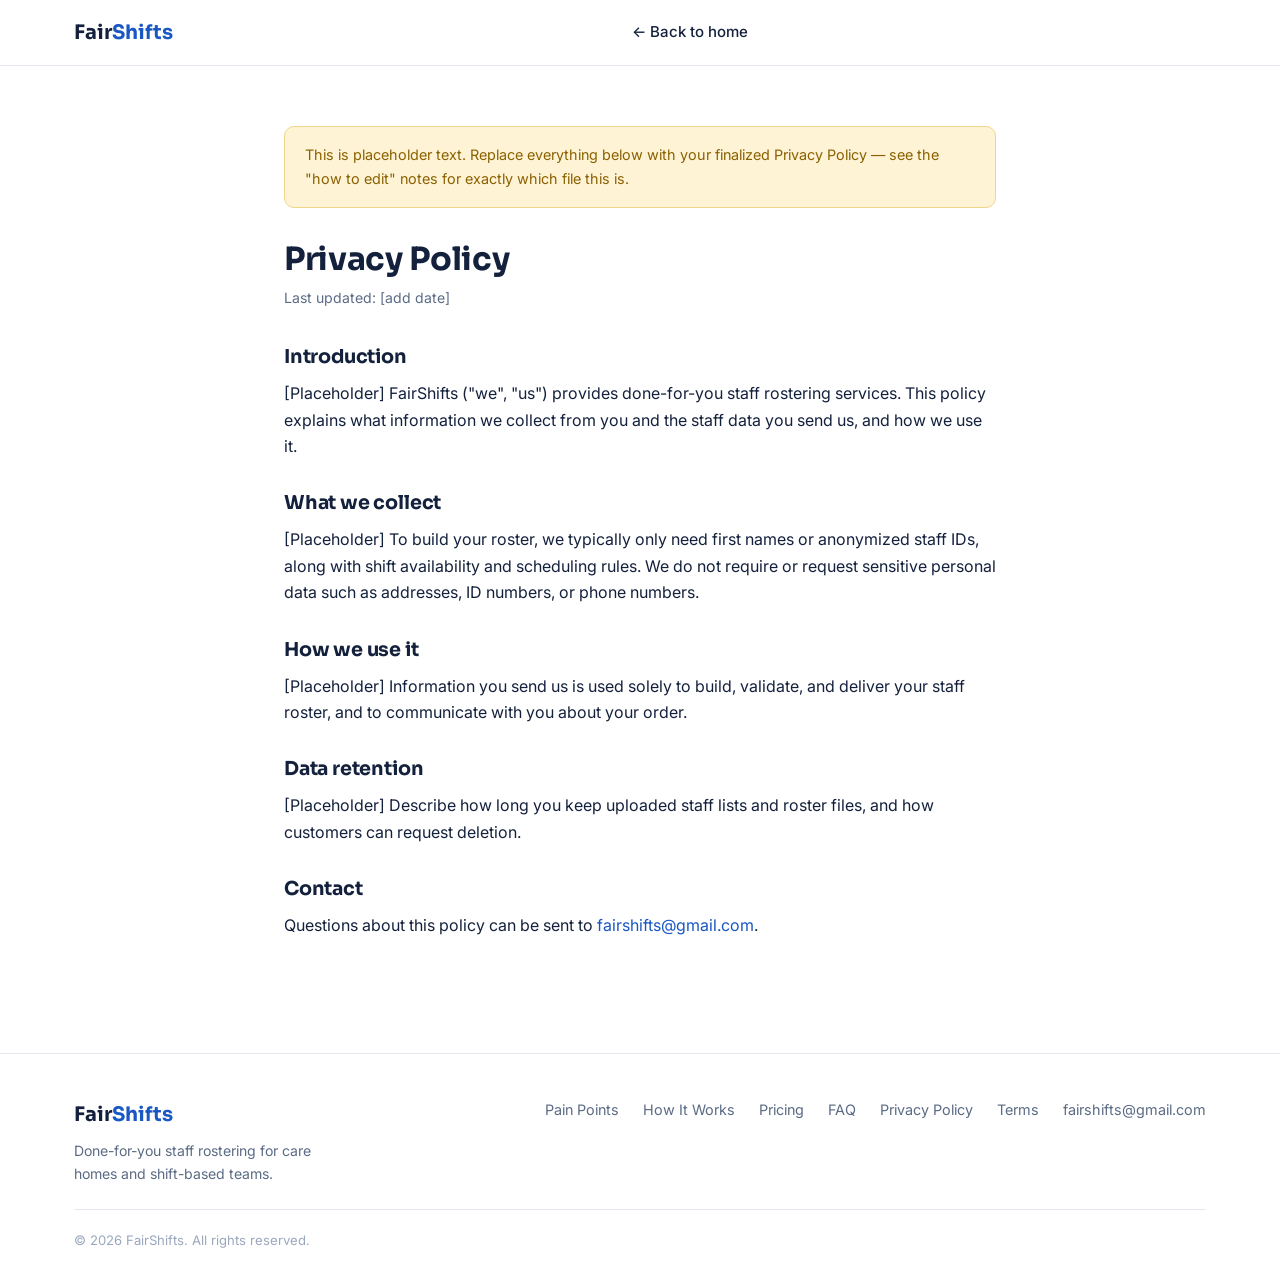
==== privacy.html @ f9f673e7 "Add files via upload" ====
<!DOCTYPE html>
<html lang="en">
<head>
<meta charset="UTF-8">
<meta name="viewport" content="width=device-width, initial-scale=1.0">
<title>Privacy Policy — FairShifts</title>
<meta name="description" content="FairShifts Privacy Policy.">
<meta name="robots" content="noindex">
<link rel="icon" type="image/svg+xml" href="images/favicon.svg">
<link rel="preconnect" href="https://fonts.googleapis.com">
<link rel="preconnect" href="https://fonts.gstatic.com" crossorigin>
<link href="https://fonts.googleapis.com/css2?family=Inter:wght@400;500;600;700&family=Sora:wght@600;700&display=swap" rel="stylesheet">
<link rel="stylesheet" href="style.css">
</head>
<body>

<header class="site-nav">
  <div class="nav-inner">
    <a href="index.html" class="brand">Fair<span>Shifts</span></a>
    <nav class="nav-links" id="nav-links">
      <a href="index.html">← Back to home</a>
    </nav>
    <div class="nav-right">
      <button class="nav-toggle" id="nav-toggle" aria-label="Menu" aria-expanded="false" aria-controls="nav-links">
        <span></span><span></span><span></span>
      </button>
    </div>
  </div>
</header>

<main class="legal">
  <div class="placeholder-notice">
    This is placeholder text. Replace everything below with your finalized Privacy Policy — see the "how to edit" notes for exactly which file this is.
  </div>
  <h1>Privacy Policy</h1>
  <p class="updated">Last updated: [add date]</p>

  <h2>Introduction</h2>
  <p>[Placeholder] FairShifts ("we", "us") provides done-for-you staff rostering services. This policy explains what information we collect from you and the staff data you send us, and how we use it.</p>

  <h2>What we collect</h2>
  <p>[Placeholder] To build your roster, we typically only need first names or anonymized staff IDs, along with shift availability and scheduling rules. We do not require or request sensitive personal data such as addresses, ID numbers, or phone numbers.</p>

  <h2>How we use it</h2>
  <p>[Placeholder] Information you send us is used solely to build, validate, and deliver your staff roster, and to communicate with you about your order.</p>

  <h2>Data retention</h2>
  <p>[Placeholder] Describe how long you keep uploaded staff lists and roster files, and how customers can request deletion.</p>

  <h2>Contact</h2>
  <p>Questions about this policy can be sent to <a href="mailto:fairshifts@gmail.com">fairshifts@gmail.com</a>.</p>
</main>

<footer>
  <div class="container">
    <div class="foot-grid">
      <div class="foot-brand">
        <a href="index.html" class="brand">Fair<span>Shifts</span></a>
        <p>Done-for-you staff rostering for care homes and shift-based teams.</p>
      </div>
      <nav class="foot-links">
        <a href="index.html#pain">Pain Points</a>
        <a href="index.html#how-it-works">How It Works</a>
        <a href="index.html#pricing">Pricing</a>
        <a href="index.html#faq">FAQ</a>
        <a href="privacy.html">Privacy Policy</a>
        <a href="terms.html">Terms</a>
        <a href="mailto:fairshifts@gmail.com">fairshifts@gmail.com</a>
      </nav>
    </div>
    <div class="foot-bottom">© 2026 FairShifts. All rights reserved.</div>
  </div>
</footer>

<script src="script.js"></script>
</body>
</html>
---- style.css ----
:root{
  --white:#ffffff;
  --bg-soft:#f5f8fc;
  --ink:#14213d;
  --muted:#5b6b85;
  --blue:#1857c4;
  --blue-dark:#123f8f;
  --blue-light:#e8f0ff;
  --border:#e3e8f0;
  --amber-bg:#fff3d6;
  --amber-text:#8a6100;
  --amber-border:#f0d68a;
  --green-bg:#e3f7ec;
  --green-text:#127a4f;
  --green-border:#9fe3c2;
  --radius:12px;
  --shadow:0 4px 16px rgba(20,33,61,.08);
  --shadow-lg:0 16px 40px rgba(20,33,61,.16);
  --maxw:1180px;
}
*{margin:0;padding:0;box-sizing:border-box}
html{scroll-behavior:smooth}
body{
  font-family:'Inter',-apple-system,sans-serif;
  color:var(--ink);
  background:var(--white);
  line-height:1.65;
  overflow-x:hidden;
  -webkit-font-smoothing:antialiased;
}
h1,h2,h3,h4{
  font-family:'Sora',-apple-system,sans-serif;
  font-weight:700;
  line-height:1.2;
  letter-spacing:-.01em;
}
a{color:var(--blue);text-decoration:none}
img{max-width:100%;display:block}
ul{list-style:none}
button{font-family:inherit;cursor:pointer}
:focus-visible{outline:2px solid var(--blue);outline-offset:3px;border-radius:4px}

.container{max-width:var(--maxw);margin:0 auto;padding:0 24px}
.section{padding:clamp(64px,9vw,110px) 0}
.section-soft{background:var(--bg-soft)}
.eyebrow{
  display:inline-block;font-size:.8rem;font-weight:700;letter-spacing:.08em;
  text-transform:uppercase;color:var(--blue);margin-bottom:12px;
}
.section-head{max-width:640px;margin:0 auto 48px;text-align:center}
.section-head h2{font-size:clamp(1.7rem,3.5vw,2.4rem);margin-bottom:14px}
.section-head p{color:var(--muted);font-size:1.05rem}

/* ---------- reveal-on-scroll ---------- */
.reveal{opacity:0;transform:translateY(22px);transition:opacity .7s ease,transform .7s ease}
.reveal.in-view{opacity:1;transform:translateY(0)}
.reveal-group.in-view > *{opacity:1;transform:translateY(0)}
.reveal-group > *{opacity:0;transform:translateY(22px);transition:opacity .6s ease,transform .6s ease}
.reveal-group.in-view > *:nth-child(1){transition-delay:.05s}
.reveal-group.in-view > *:nth-child(2){transition-delay:.15s}
.reveal-group.in-view > *:nth-child(3){transition-delay:.25s}
.reveal-group.in-view > *:nth-child(4){transition-delay:.35s}

/* ---------- nav ---------- */
.site-nav{
  position:sticky;top:0;z-index:100;
  background:rgba(255,255,255,.94);backdrop-filter:blur(8px);
  border-bottom:1px solid var(--border);
}
.nav-inner{
  display:flex;align-items:center;justify-content:space-between;
  padding:16px 24px;max-width:var(--maxw);margin:0 auto;
}
.brand{font-family:'Sora',sans-serif;font-weight:700;font-size:1.25rem;color:var(--ink)}
.brand span{color:var(--blue)}
.nav-links{display:flex;gap:30px;align-items:center}
.nav-links a{color:var(--ink);font-weight:500;font-size:.94rem;transition:color .15s}
.nav-links a:hover{color:var(--blue)}
.nav-links .btn{display:none}
.nav-right{display:flex;align-items:center;gap:18px}
.nav-toggle{
  display:none;background:none;border:none;padding:8px;
  flex-direction:column;gap:5px;
}
.nav-toggle span{width:22px;height:2px;background:var(--ink);border-radius:2px}
.mobile-panel{display:none}
@media(max-width:860px){
  .nav-links{
    position:fixed;top:64px;left:0;right:0;background:#fff;
    flex-direction:column;align-items:flex-start;gap:0;
    border-bottom:1px solid var(--border);box-shadow:var(--shadow);
    max-height:0;overflow:hidden;transition:max-height .25s ease;
  }
  .nav-links.open{max-height:400px}
  .nav-links a{width:100%;padding:16px 24px;border-bottom:1px solid var(--border)}
  .nav-toggle{display:flex}
  .nav-right .btn{display:none}
  .nav-links .btn{margin:16px 24px;display:inline-flex}
}

/* ---------- buttons ---------- */
.btn{
  display:inline-flex;align-items:center;justify-content:center;gap:8px;
  padding:14px 28px;border-radius:999px;font-weight:600;font-size:.95rem;
  border:none;transition:transform .15s ease,box-shadow .15s ease,background .15s ease,color .15s ease,border-color .15s ease;
  white-space:nowrap;max-width:100%;
}
@media(max-width:480px){
  .btn{white-space:normal;text-align:center;line-height:1.3}
}
.btn-primary{background:var(--blue);color:#fff;box-shadow:0 4px 14px rgba(24,87,196,.28)}
.btn-primary:hover{background:var(--blue-dark);transform:translateY(-2px);box-shadow:0 10px 24px rgba(24,87,196,.35)}
.btn-primary:active{transform:translateY(0);box-shadow:0 4px 10px rgba(24,87,196,.3)}
.btn-secondary{background:#fff;color:var(--ink);border:1.5px solid var(--border)}
.btn-secondary:hover{border-color:var(--blue);color:var(--blue);transform:translateY(-2px);box-shadow:var(--shadow)}
.btn-secondary:active{transform:translateY(0)}
.btn-ghost-light{background:rgba(255,255,255,.12);color:#fff;border:1.5px solid rgba(255,255,255,.4)}
.btn-ghost-light:hover{background:rgba(255,255,255,.2);transform:translateY(-2px)}
.btn-block{width:100%}

/* ---------- hero ---------- */
.hero{padding:clamp(90px,13vw,150px) 0 clamp(60px,8vw,90px)}
.hero-inner{max-width:760px;margin:0 auto;text-align:center}
.hero h1{font-size:clamp(2.1rem,5vw,3.3rem);margin-bottom:20px}
.hero .lead{font-size:1.15rem;color:var(--muted);max-width:600px;margin:0 auto 36px}
.hero-actions{display:flex;gap:16px;justify-content:center;flex-wrap:wrap}

/* ---------- 3-up grids ---------- */
.grid-3{display:grid;grid-template-columns:repeat(3,1fr);gap:24px}
@media(max-width:820px){.grid-3{grid-template-columns:1fr}}

.card{
  background:#fff;border:1px solid var(--border);border-radius:var(--radius);
  padding:32px;transition:transform .2s ease,box-shadow .2s ease;
}
.card:hover{transform:translateY(-4px);box-shadow:var(--shadow-lg)}
.card .icon{
  width:46px;height:46px;border-radius:10px;background:var(--blue-light);
  color:var(--blue);display:flex;align-items:center;justify-content:center;
  margin-bottom:18px;font-size:1.3rem;
}
.card h3{font-size:1.15rem;margin-bottom:10px}
.card p{color:var(--muted);font-size:.95rem}

/* how it works */
.step{position:relative;padding-top:8px}
.step .num{
  width:38px;height:38px;border-radius:50%;background:var(--ink);color:#fff;
  display:flex;align-items:center;justify-content:center;font-family:'Sora',sans-serif;
  font-weight:700;margin-bottom:18px;font-size:1rem;
}
.step h3{font-size:1.1rem;margin-bottom:8px}
.step p{color:var(--muted);font-size:.95rem}

/* ---------- showcase ---------- */
.showcase-grid{display:grid;grid-template-columns:1fr 1fr;gap:20px}
@media(max-width:720px){.showcase-grid{grid-template-columns:1fr}}
.shot{
  border-radius:var(--radius);overflow:hidden;border:1px solid var(--border);
  cursor:zoom-in;transition:transform .2s ease,box-shadow .2s ease;background:#fff;
}
.shot:hover{transform:translateY(-3px);box-shadow:var(--shadow-lg)}
.shot-label{
  padding:14px 18px;font-weight:600;font-size:.9rem;border-bottom:1px solid var(--border);
}
.shot img{width:100%}
.validation-wrap{margin-top:24px;max-width:760px;margin-left:auto;margin-right:auto}
.validation-caption{
  text-align:center;margin-top:16px;font-weight:600;font-size:1.05rem;color:var(--ink);
}
.validation-caption b{color:var(--blue)}

/* ---------- download box ---------- */
.download-box{
  background:var(--blue-light);border-radius:20px;padding:48px 32px;text-align:center;
}
.download-box p.note{margin-top:16px;color:var(--muted);font-size:.88rem}

/* ---------- pricing ---------- */
.pricing-grid{display:grid;grid-template-columns:repeat(3,1fr);gap:24px;align-items:stretch}
@media(max-width:900px){
  .pricing-grid{grid-template-columns:1fr}
  .price-card--dfy{order:-1}
}
.price-card{
  position:relative;background:#fff;border:1px solid var(--border);border-radius:18px;
  padding:40px 30px 32px;display:flex;flex-direction:column;
  transition:transform .2s ease,box-shadow .2s ease;
}
.price-card:hover{transform:translateY(-4px);box-shadow:var(--shadow-lg)}
.price-card--popular{border:2px solid var(--blue);box-shadow:var(--shadow)}
.price-card--dfy{background:var(--ink);border-color:var(--ink);color:#fff}
.price-card--dfy .price-card-sub,
.price-card--dfy .price-amount small{color:#aebbd6}
.price-card--dfy .price-list li{color:#e7ecf7}
.price-card--dfy .price-list li::before{color:#6fa4ff}

.badge-row{display:flex;gap:8px;flex-wrap:wrap;position:absolute;top:-14px;left:0;right:0;justify-content:center}
.badge{
  padding:5px 16px;border-radius:999px;font-size:.72rem;font-weight:700;
  letter-spacing:.04em;text-transform:uppercase;border:1px solid transparent;white-space:nowrap;
}
.badge-soon{background:var(--amber-bg);color:var(--amber-text);border-color:var(--amber-border)}
.badge-live{background:var(--green-bg);color:var(--green-text);border-color:var(--green-border)}
.badge-popular{background:var(--blue);color:#fff}

.price-card h3{font-size:1.3rem;margin-top:6px}
.price-card-sub{color:var(--muted);font-size:.9rem;margin-top:6px}
.price-amount{font-family:'Sora',sans-serif;font-size:2.1rem;font-weight:700;margin:18px 0 6px}
.price-amount small{font-size:.95rem;font-weight:500;color:var(--muted)}
.price-list{margin:18px 0 30px;flex:1}
.price-list li{
  padding:8px 0 8px 26px;position:relative;font-size:.92rem;color:var(--ink);
}
.price-list li::before{content:'✓';position:absolute;left:0;top:8px;color:var(--blue);font-weight:700}
.pricing-note{text-align:center;color:var(--muted);font-size:.92rem;margin-top:32px}

/* ---------- testimonials ---------- */
.testi-card{background:var(--bg-soft);border-radius:var(--radius);padding:28px}
.testi-stars{color:#f5b942;letter-spacing:2px;margin-bottom:12px;font-size:1rem}
.testi-quote{font-size:.98rem;color:var(--ink);margin-bottom:16px;font-style:italic}
.testi-name{font-weight:700;font-size:.9rem}
.testi-role{color:var(--muted);font-size:.85rem}

/* ---------- FAQ ---------- */
details.faq{
  border:1px solid var(--border);border-radius:12px;margin-bottom:12px;background:#fff;
}
details.faq summary{
  padding:20px 24px;cursor:pointer;font-weight:600;font-size:1rem;
  display:flex;justify-content:space-between;align-items:center;gap:16px;list-style:none;
}
details.faq summary::-webkit-details-marker{display:none}
details.faq summary::after{
  content:'+';color:var(--blue);font-size:1.4rem;font-weight:400;transition:transform .2s;flex-shrink:0;
}
details.faq[open] summary::after{transform:rotate(45deg)}
details.faq .a{padding:0 24px 22px;color:var(--muted);font-size:.95rem}

/* ---------- final CTA ---------- */
.final-cta{
  background:var(--ink);color:#fff;border-radius:24px;padding:clamp(48px,7vw,72px) 32px;text-align:center;
}
.final-cta h2{color:#fff;font-size:clamp(1.6rem,3.5vw,2.2rem);margin-bottom:14px}
.final-cta p{color:#c7d0e0;max-width:520px;margin:0 auto 32px}
.final-cta .hero-actions{margin-top:0}

/* ---------- footer ---------- */
footer{border-top:1px solid var(--border);padding:44px 0 30px}
.foot-grid{display:flex;justify-content:space-between;flex-wrap:wrap;gap:24px;margin-bottom:24px}
.foot-brand p{color:var(--muted);font-size:.88rem;margin-top:8px;max-width:280px}
.foot-links{display:flex;gap:24px;flex-wrap:wrap}
.foot-links a{color:var(--muted);font-size:.9rem}
.foot-links a:hover{color:var(--blue)}
.foot-bottom{color:#9aa7bd;font-size:.82rem;padding-top:20px;border-top:1px solid var(--border)}

/* ---------- modal ---------- */
.modal-overlay{
  position:fixed;inset:0;background:rgba(15,25,45,.55);
  display:flex;align-items:center;justify-content:center;padding:20px;z-index:1000;
  opacity:0;pointer-events:none;transition:opacity .2s ease;
}
.modal-overlay.open{opacity:1;pointer-events:auto}
.modal{
  background:#fff;border-radius:18px;max-width:480px;width:100%;padding:38px;
  position:relative;transform:translateY(14px);transition:transform .2s ease;
  max-height:88vh;overflow-y:auto;
}
.modal-overlay.open .modal{transform:translateY(0)}
.modal-close{
  position:absolute;top:16px;right:16px;width:36px;height:36px;border-radius:50%;
  border:none;background:var(--bg-soft);color:var(--muted);font-size:1.1rem;
  display:flex;align-items:center;justify-content:center;transition:background .15s,color .15s;
}
.modal-close:hover{background:var(--blue-light);color:var(--blue)}
.modal h3{font-size:1.35rem;margin-bottom:8px}
.modal .modal-sub{color:var(--muted);font-size:.92rem;margin-bottom:24px}
.form-field{margin-bottom:16px}
.form-field label{display:block;font-weight:600;font-size:.86rem;margin-bottom:6px}
.form-field input,.form-field select,.form-field textarea{
  width:100%;padding:12px 14px;border:1.5px solid var(--border);border-radius:8px;
  font-family:inherit;font-size:.95rem;color:var(--ink);
}
.form-field input:focus,.form-field select:focus,.form-field textarea:focus{
  outline:none;border-color:var(--blue);box-shadow:0 0 0 3px var(--blue-light);
}
.form-field textarea{resize:vertical;min-height:80px}
.form-note{font-size:.78rem;color:var(--muted);margin-top:14px}
.form-success{display:none;text-align:center;padding:12px 0}
.form-success.show{display:block}
.form-success .icon{font-size:2.4rem;margin-bottom:12px}
.form-error{display:none;color:#b3261e;font-size:.85rem;margin-top:10px}
.form-error.show{display:block}

/* ---------- lightbox ---------- */
.lightbox-overlay{
  position:fixed;inset:0;background:rgba(10,16,30,.92);
  display:flex;align-items:center;justify-content:center;padding:24px;z-index:1100;
  opacity:0;pointer-events:none;transition:opacity .2s ease;
}
.lightbox-overlay.open{opacity:1;pointer-events:auto}
.lightbox-overlay img{
  max-width:100%;max-height:88vh;border-radius:10px;box-shadow:0 24px 70px rgba(0,0,0,.5);
}
.lightbox-close{
  position:absolute;top:20px;right:24px;width:42px;height:42px;border-radius:50%;
  border:none;background:rgba(255,255,255,.12);color:#fff;font-size:1.3rem;
  display:flex;align-items:center;justify-content:center;transition:background .15s;
}
.lightbox-close:hover{background:rgba(255,255,255,.22)}

/* ---------- placeholder pages (privacy / terms) ---------- */
.legal{max-width:760px;margin:0 auto;padding:60px 24px 100px}
.legal h1{font-size:2rem;margin-bottom:8px}
.legal .updated{color:var(--muted);font-size:.88rem;margin-bottom:36px}
.legal h2{font-size:1.2rem;margin:32px 0 12px}
.legal p{color:var(--ink);margin-bottom:14px}
.legal .placeholder-notice{
  background:var(--amber-bg);border:1px solid var(--amber-border);color:var(--amber-text);
  border-radius:10px;padding:16px 20px;font-size:.9rem;margin-bottom:32px;
}

@media (prefers-reduced-motion:reduce){
  *,*::before,*::after{animation:none!important;transition:none!important}
  html{scroll-behavior:auto}
  .reveal,.reveal-group > *{opacity:1!important;transform:none!important}
}
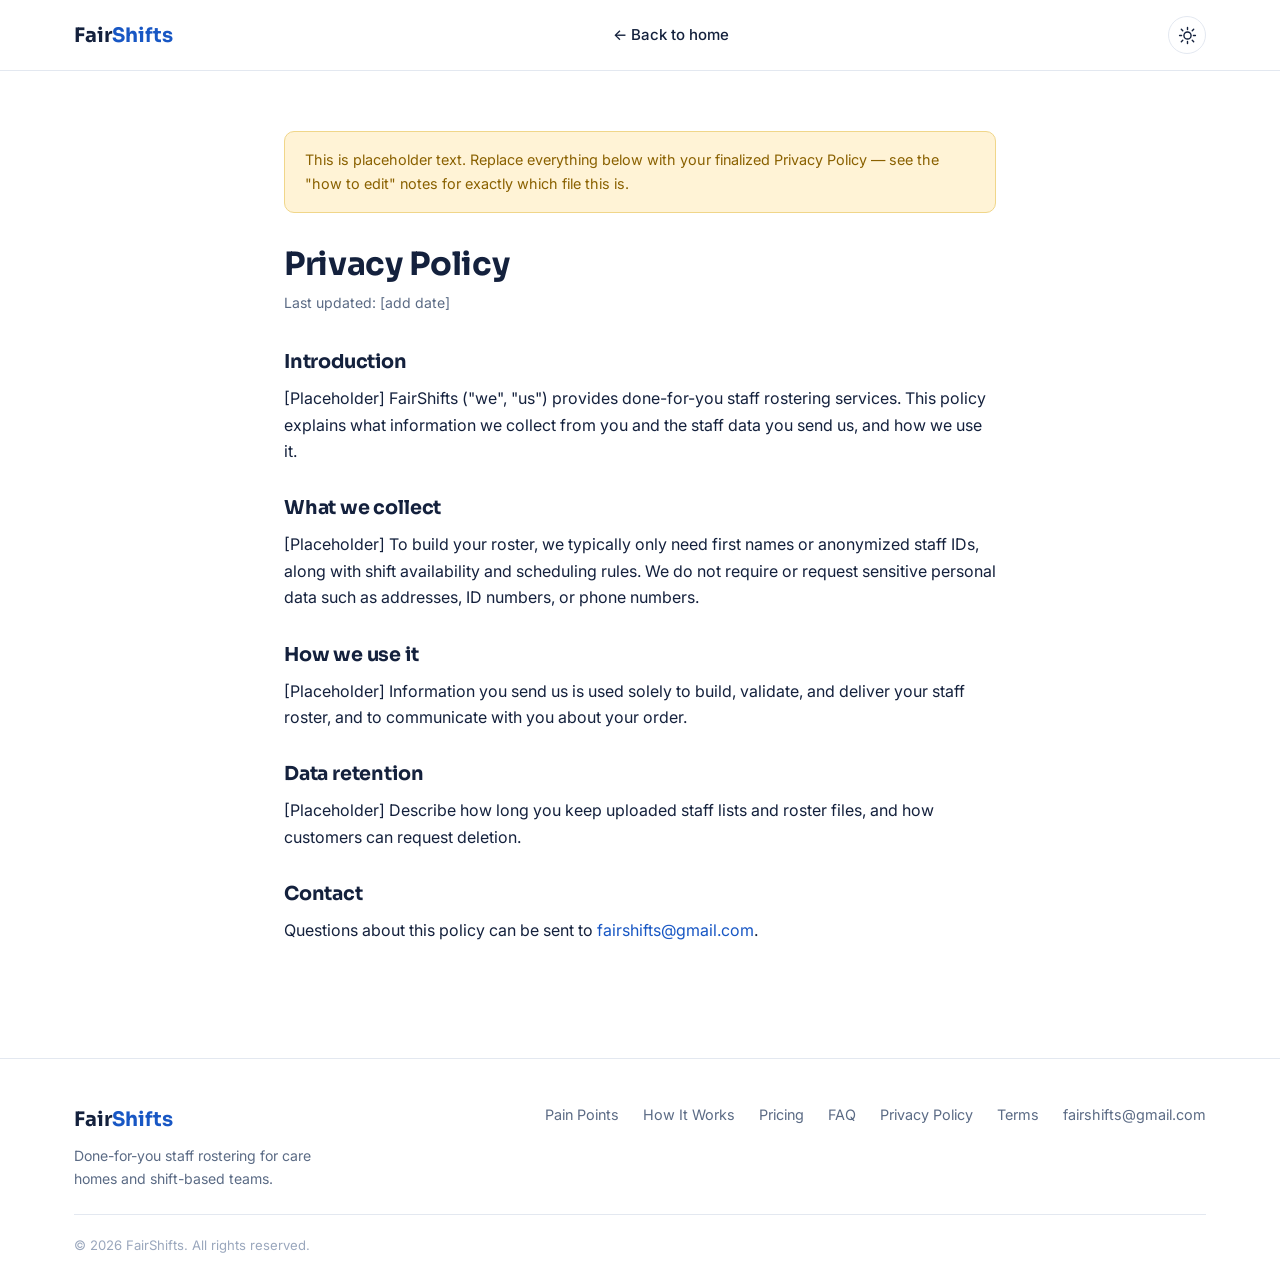
==== commit ea2fd00c: "Add files via upload" ====
--- a/privacy.html
+++ b/privacy.html
@@ -3,6 +3,12 @@
 <head>
 <meta charset="UTF-8">
 <meta name="viewport" content="width=device-width, initial-scale=1.0">
+<script>
+(function(){
+  var t = localStorage.getItem('fairshifts-theme') || (window.matchMedia('(prefers-color-scheme: dark)').matches ? 'dark' : 'light');
+  document.documentElement.setAttribute('data-theme', t);
+})();
+</script>
 <title>Privacy Policy — FairShifts</title>
 <meta name="description" content="FairShifts Privacy Policy.">
 <meta name="robots" content="noindex">
@@ -21,6 +27,10 @@
       <a href="index.html">← Back to home</a>
     </nav>
     <div class="nav-right">
+      <button class="theme-toggle" aria-label="Toggle dark mode" aria-pressed="false">
+        <svg class="icon-sun" viewBox="0 0 24 24" fill="none" stroke="currentColor" stroke-width="1.8" stroke-linecap="round"><circle cx="12" cy="12" r="4.5"/><path d="M12 2v2.5M12 19.5V22M4.2 4.2l1.8 1.8M18 18l1.8 1.8M2 12h2.5M19.5 12H22M4.2 19.8l1.8-1.8M18 6l1.8-1.8"/></svg>
+        <svg class="icon-moon" viewBox="0 0 24 24" fill="none" stroke="currentColor" stroke-width="1.8" stroke-linecap="round" stroke-linejoin="round"><path d="M20 14.5A8 8 0 1 1 9.5 4a6.5 6.5 0 0 0 10.5 10.5z"/></svg>
+      </button>
       <button class="nav-toggle" id="nav-toggle" aria-label="Menu" aria-expanded="false" aria-controls="nav-links">
         <span></span><span></span><span></span>
       </button>
--- a/style.css
+++ b/style.css
@@ -13,10 +13,49 @@
   --green-bg:#e3f7ec;
   --green-text:#127a4f;
   --green-border:#9fe3c2;
+  --premium-bg:#14213d;
   --radius:12px;
   --shadow:0 4px 16px rgba(20,33,61,.08);
   --shadow-lg:0 16px 40px rgba(20,33,61,.16);
   --maxw:1180px;
+  color-scheme:light;
+}
+
+[data-theme="dark"]{
+  --white:#0f1621;
+  --bg-soft:#161f2e;
+  --ink:#eef2f8;
+  --muted:#93a1b8;
+  --blue:#5b93f0;
+  --blue-dark:#7fabf5;
+  --blue-light:rgba(91,147,240,.16);
+  --border:#263144;
+  --amber-bg:#333230;
+  --amber-text:#f0c060;
+  --amber-border:rgba(240,182,74,.35);
+  --green-bg:rgba(60,200,140,.14);
+  --green-text:#5ce0ab;
+  --green-border:rgba(60,200,140,.35);
+  --shadow:0 4px 16px rgba(0,0,0,.3);
+  --shadow-lg:0 16px 40px rgba(0,0,0,.45);
+  color-scheme:dark;
+}
+[data-theme="dark"] .card,
+[data-theme="dark"] details.faq,
+[data-theme="dark"] .shot{
+  background:#141c2b;
+}
+[data-theme="dark"] .price-card{
+  background:#141c2b;
+}
+[data-theme="dark"] .price-card--dfy{
+  background:var(--premium-bg);border-color:var(--premium-bg);
+}
+[data-theme="dark"] .site-nav{
+  background:rgba(15,22,33,.9);
+}
+[data-theme="dark"] .btn-secondary{
+  background:#141c2b;
 }
 *{margin:0;padding:0;box-sizing:border-box}
 html{scroll-behavior:smooth}
@@ -27,6 +66,11 @@
   line-height:1.65;
   overflow-x:hidden;
   -webkit-font-smoothing:antialiased;
+  transition:background-color .25s ease,color .25s ease;
+}
+.site-nav,.card,.price-card,details.faq,.testi-card,.shot,footer,
+.form-field input,.form-field select,.form-field textarea,.modal{
+  transition:background-color .25s ease,color .25s ease,border-color .25s ease;
 }
 h1,h2,h3,h4{
   font-family:'Sora',-apple-system,sans-serif;
@@ -78,6 +122,17 @@
 .nav-links a:hover{color:var(--blue)}
 .nav-links .btn{display:none}
 .nav-right{display:flex;align-items:center;gap:18px}
+.theme-toggle{
+  display:flex;align-items:center;justify-content:center;
+  width:38px;height:38px;border-radius:50%;border:1.5px solid var(--border);
+  background:var(--white);color:var(--ink);flex-shrink:0;
+  transition:background .15s ease,border-color .15s ease,transform .15s ease;
+}
+.theme-toggle:hover{border-color:var(--blue);color:var(--blue);transform:translateY(-1px)}
+.theme-toggle svg{width:19px;height:19px}
+.theme-toggle .icon-moon{display:none}
+[data-theme="dark"] .theme-toggle .icon-sun{display:none}
+[data-theme="dark"] .theme-toggle .icon-moon{display:block}
 .nav-toggle{
   display:none;background:none;border:none;padding:8px;
   flex-direction:column;gap:5px;
@@ -189,7 +244,7 @@
 }
 .price-card:hover{transform:translateY(-4px);box-shadow:var(--shadow-lg)}
 .price-card--popular{border:2px solid var(--blue);box-shadow:var(--shadow)}
-.price-card--dfy{background:var(--ink);border-color:var(--ink);color:#fff}
+.price-card--dfy{background:var(--premium-bg);border-color:var(--premium-bg);color:#fff}
 .price-card--dfy .price-card-sub,
 .price-card--dfy .price-amount small{color:#aebbd6}
 .price-card--dfy .price-list li{color:#e7ecf7}
@@ -239,7 +294,7 @@
 
 /* ---------- final CTA ---------- */
 .final-cta{
-  background:var(--ink);color:#fff;border-radius:24px;padding:clamp(48px,7vw,72px) 32px;text-align:center;
+  background:var(--premium-bg);color:#fff;border-radius:24px;padding:clamp(48px,7vw,72px) 32px;text-align:center;
 }
 .final-cta h2{color:#fff;font-size:clamp(1.6rem,3.5vw,2.2rem);margin-bottom:14px}
 .final-cta p{color:#c7d0e0;max-width:520px;margin:0 auto 32px}
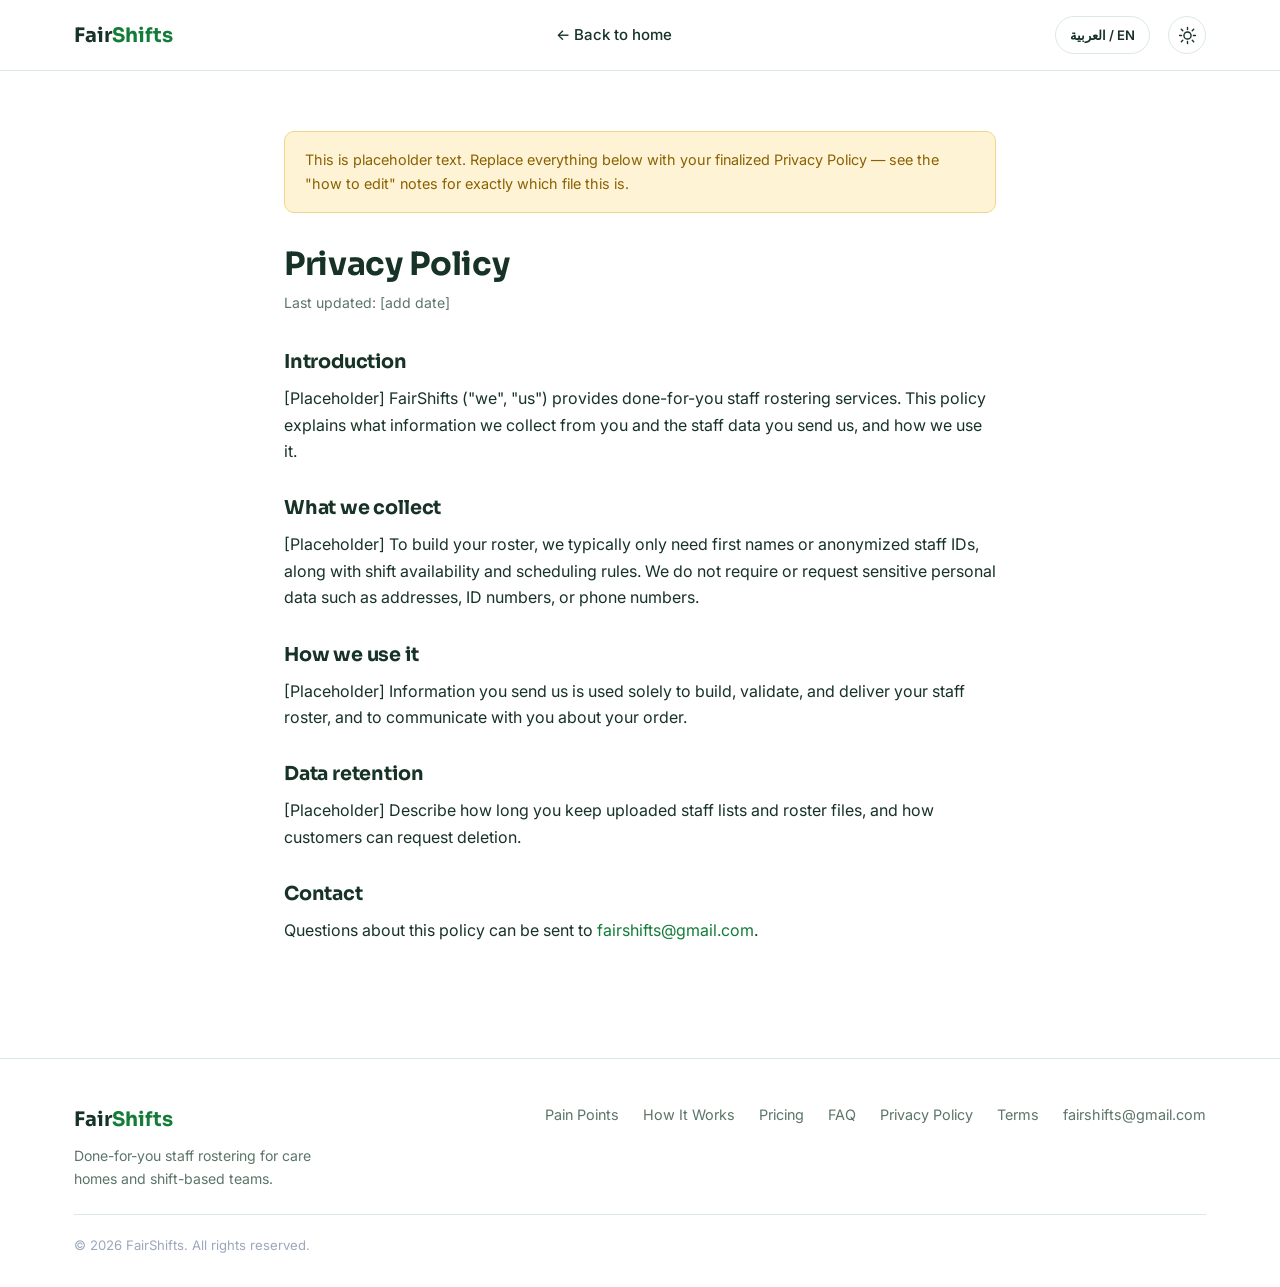
==== commit cb14802f: "Add files via upload" ====
--- a/privacy.html
+++ b/privacy.html
@@ -7,16 +7,20 @@
 (function(){
   var t = localStorage.getItem('fairshifts-theme') || (window.matchMedia('(prefers-color-scheme: dark)').matches ? 'dark' : 'light');
   document.documentElement.setAttribute('data-theme', t);
+  var l = localStorage.getItem('fairshifts-lang') || ((navigator.language || '').slice(0,2) === 'ar' ? 'ar' : 'en');
+  document.documentElement.setAttribute('lang', l);
+  document.documentElement.setAttribute('dir', l === 'ar' ? 'rtl' : 'ltr');
 })();
 </script>
-<title>Privacy Policy — FairShifts</title>
+<title data-i18n-title="meta.titlePrivacy">Privacy Policy — FairShifts</title>
 <meta name="description" content="FairShifts Privacy Policy.">
 <meta name="robots" content="noindex">
 <link rel="icon" type="image/svg+xml" href="images/favicon.svg">
 <link rel="preconnect" href="https://fonts.googleapis.com">
 <link rel="preconnect" href="https://fonts.gstatic.com" crossorigin>
-<link href="https://fonts.googleapis.com/css2?family=Inter:wght@400;500;600;700&family=Sora:wght@600;700&display=swap" rel="stylesheet">
+<link href="https://fonts.googleapis.com/css2?family=Inter:wght@400;500;600;700&family=Sora:wght@600;700&family=IBM+Plex+Sans+Arabic:wght@400;500;600;700&display=swap" rel="stylesheet">
 <link rel="stylesheet" href="style.css">
+<script src="translations.js"></script>
 </head>
 <body>
 
@@ -24,14 +28,17 @@
   <div class="nav-inner">
     <a href="index.html" class="brand">Fair<span>Shifts</span></a>
     <nav class="nav-links" id="nav-links">
-      <a href="index.html">← Back to home</a>
+      <a href="index.html" data-i18n="nav.backHome">← Back to home</a>
     </nav>
     <div class="nav-right">
-      <button class="theme-toggle" aria-label="Toggle dark mode" aria-pressed="false">
+      <button class="lang-toggle" id="lang-toggle" type="button" aria-label="Switch language / تبديل اللغة">
+        <span>العربية / EN</span>
+      </button>
+      <button class="theme-toggle" aria-label="Toggle dark mode" data-i18n-aria-label="nav.toggleDark" aria-pressed="false">
         <svg class="icon-sun" viewBox="0 0 24 24" fill="none" stroke="currentColor" stroke-width="1.8" stroke-linecap="round"><circle cx="12" cy="12" r="4.5"/><path d="M12 2v2.5M12 19.5V22M4.2 4.2l1.8 1.8M18 18l1.8 1.8M2 12h2.5M19.5 12H22M4.2 19.8l1.8-1.8M18 6l1.8-1.8"/></svg>
         <svg class="icon-moon" viewBox="0 0 24 24" fill="none" stroke="currentColor" stroke-width="1.8" stroke-linecap="round" stroke-linejoin="round"><path d="M20 14.5A8 8 0 1 1 9.5 4a6.5 6.5 0 0 0 10.5 10.5z"/></svg>
       </button>
-      <button class="nav-toggle" id="nav-toggle" aria-label="Menu" aria-expanded="false" aria-controls="nav-links">
+      <button class="nav-toggle" id="nav-toggle" aria-label="Menu" data-i18n-aria-label="nav.menu" aria-expanded="false" aria-controls="nav-links">
         <span></span><span></span><span></span>
       </button>
     </div>
@@ -39,26 +46,26 @@
 </header>
 
 <main class="legal">
-  <div class="placeholder-notice">
+  <div class="placeholder-notice" data-i18n="privacy.placeholderNotice">
     This is placeholder text. Replace everything below with your finalized Privacy Policy — see the "how to edit" notes for exactly which file this is.
   </div>
-  <h1>Privacy Policy</h1>
-  <p class="updated">Last updated: [add date]</p>
+  <h1 data-i18n="privacy.h1">Privacy Policy</h1>
+  <p class="updated" data-i18n="legal.updated">Last updated: [add date]</p>
 
-  <h2>Introduction</h2>
-  <p>[Placeholder] FairShifts ("we", "us") provides done-for-you staff rostering services. This policy explains what information we collect from you and the staff data you send us, and how we use it.</p>
+  <h2 data-i18n="privacy.introH2">Introduction</h2>
+  <p data-i18n="privacy.introBody">[Placeholder] FairShifts ("we", "us") provides done-for-you staff rostering services. This policy explains what information we collect from you and the staff data you send us, and how we use it.</p>
 
-  <h2>What we collect</h2>
-  <p>[Placeholder] To build your roster, we typically only need first names or anonymized staff IDs, along with shift availability and scheduling rules. We do not require or request sensitive personal data such as addresses, ID numbers, or phone numbers.</p>
+  <h2 data-i18n="privacy.collectH2">What we collect</h2>
+  <p data-i18n="privacy.collectBody">[Placeholder] To build your roster, we typically only need first names or anonymized staff IDs, along with shift availability and scheduling rules. We do not require or request sensitive personal data such as addresses, ID numbers, or phone numbers.</p>
 
-  <h2>How we use it</h2>
-  <p>[Placeholder] Information you send us is used solely to build, validate, and deliver your staff roster, and to communicate with you about your order.</p>
+  <h2 data-i18n="privacy.useH2">How we use it</h2>
+  <p data-i18n="privacy.useBody">[Placeholder] Information you send us is used solely to build, validate, and deliver your staff roster, and to communicate with you about your order.</p>
 
-  <h2>Data retention</h2>
-  <p>[Placeholder] Describe how long you keep uploaded staff lists and roster files, and how customers can request deletion.</p>
+  <h2 data-i18n="privacy.retentionH2">Data retention</h2>
+  <p data-i18n="privacy.retentionBody">[Placeholder] Describe how long you keep uploaded staff lists and roster files, and how customers can request deletion.</p>
 
-  <h2>Contact</h2>
-  <p>Questions about this policy can be sent to <a href="mailto:fairshifts@gmail.com">fairshifts@gmail.com</a>.</p>
+  <h2 data-i18n="legal.contactH2">Contact</h2>
+  <p data-i18n-html="privacy.contactBodyHtml">Questions about this policy can be sent to <a href="mailto:fairshifts@gmail.com">fairshifts@gmail.com</a>.</p>
 </main>
 
 <footer>
@@ -66,19 +73,19 @@
     <div class="foot-grid">
       <div class="foot-brand">
         <a href="index.html" class="brand">Fair<span>Shifts</span></a>
-        <p>Done-for-you staff rostering for care homes and shift-based teams.</p>
+        <p data-i18n="footer.tagline">Done-for-you staff rostering for care homes and shift-based teams.</p>
       </div>
       <nav class="foot-links">
-        <a href="index.html#pain">Pain Points</a>
-        <a href="index.html#how-it-works">How It Works</a>
-        <a href="index.html#pricing">Pricing</a>
-        <a href="index.html#faq">FAQ</a>
-        <a href="privacy.html">Privacy Policy</a>
-        <a href="terms.html">Terms</a>
+        <a href="index.html#pain" data-i18n="nav.painPoints">Pain Points</a>
+        <a href="index.html#how-it-works" data-i18n="nav.howItWorks">How It Works</a>
+        <a href="index.html#pricing" data-i18n="nav.pricing">Pricing</a>
+        <a href="index.html#faq" data-i18n="nav.faq">FAQ</a>
+        <a href="privacy.html" data-i18n="footer.privacy">Privacy Policy</a>
+        <a href="terms.html" data-i18n="footer.terms">Terms</a>
         <a href="mailto:fairshifts@gmail.com">fairshifts@gmail.com</a>
       </nav>
     </div>
-    <div class="foot-bottom">© 2026 FairShifts. All rights reserved.</div>
+    <div class="foot-bottom" data-i18n="footer.copyright">© 2026 FairShifts. All rights reserved.</div>
   </div>
 </footer>
 
--- a/style.css
+++ b/style.css
@@ -1,61 +1,62 @@
 :root{
   --white:#ffffff;
-  --bg-soft:#f5f8fc;
-  --ink:#14213d;
-  --muted:#5b6b85;
-  --blue:#1857c4;
-  --blue-dark:#123f8f;
-  --blue-light:#e8f0ff;
-  --border:#e3e8f0;
+  --bg-soft:#f2f8f4;
+  --ink:#173226;
+  --muted:#5c7568;
+  --blue:#137c39;
+  --blue-dark:#0e5c2a;
+  --blue-light:#e6f4ea;
+  --border:#dbe9e0;
   --amber-bg:#fff3d6;
   --amber-text:#8a6100;
   --amber-border:#f0d68a;
   --green-bg:#e3f7ec;
   --green-text:#127a4f;
   --green-border:#9fe3c2;
-  --premium-bg:#14213d;
+  --premium-bg:#0e3d24;
   --radius:12px;
-  --shadow:0 4px 16px rgba(20,33,61,.08);
-  --shadow-lg:0 16px 40px rgba(20,33,61,.16);
+  --shadow:0 4px 16px rgba(23,50,38,.08);
+  --shadow-lg:0 16px 40px rgba(23,50,38,.16);
   --maxw:1180px;
   color-scheme:light;
 }
 
 [data-theme="dark"]{
-  --white:#0f1621;
-  --bg-soft:#161f2e;
-  --ink:#eef2f8;
-  --muted:#93a1b8;
-  --blue:#5b93f0;
-  --blue-dark:#7fabf5;
-  --blue-light:rgba(91,147,240,.16);
-  --border:#263144;
+  --white:#0f1a15;
+  --bg-soft:#132018;
+  --ink:#eaf4ee;
+  --muted:#93ab9d;
+  --blue:#3ddc84;
+  --blue-dark:#63e6a0;
+  --blue-light:rgba(61,220,132,.16);
+  --border:#233b2c;
   --amber-bg:#333230;
   --amber-text:#f0c060;
   --amber-border:rgba(240,182,74,.35);
   --green-bg:rgba(60,200,140,.14);
   --green-text:#5ce0ab;
   --green-border:rgba(60,200,140,.35);
-  --shadow:0 4px 16px rgba(0,0,0,.3);
+  --shadow:0 4px 16px rgba(0,0,0,.35);
   --shadow-lg:0 16px 40px rgba(0,0,0,.45);
   color-scheme:dark;
 }
 [data-theme="dark"] .card,
 [data-theme="dark"] details.faq,
-[data-theme="dark"] .shot{
-  background:#141c2b;
+[data-theme="dark"] .shot,
+[data-theme="dark"] .modal{
+  background:#11241a;
 }
 [data-theme="dark"] .price-card{
-  background:#141c2b;
+  background:#11241a;
 }
 [data-theme="dark"] .price-card--dfy{
   background:var(--premium-bg);border-color:var(--premium-bg);
 }
 [data-theme="dark"] .site-nav{
-  background:rgba(15,22,33,.9);
+  background:rgba(15,26,21,.9);
 }
 [data-theme="dark"] .btn-secondary{
-  background:#141c2b;
+  background:#11241a;
 }
 *{margin:0;padding:0;box-sizing:border-box}
 html{scroll-behavior:smooth}
@@ -69,7 +70,7 @@
   transition:background-color .25s ease,color .25s ease;
 }
 .site-nav,.card,.price-card,details.faq,.testi-card,.shot,footer,
-.form-field input,.form-field select,.form-field textarea,.modal{
+.form-field input,.form-field select,.form-field textarea,.modal,.lang-toggle{
   transition:background-color .25s ease,color .25s ease,border-color .25s ease;
 }
 h1,h2,h3,h4{
@@ -78,6 +79,22 @@
   line-height:1.2;
   letter-spacing:-.01em;
 }
+
+/* ---------- Arabic language support ---------- */
+html[lang="ar"] body,
+html[lang="ar"] input,
+html[lang="ar"] textarea,
+html[lang="ar"] button{
+  font-family:'IBM Plex Sans Arabic','Inter',-apple-system,sans-serif;
+}
+html[lang="ar"] h1,
+html[lang="ar"] h2,
+html[lang="ar"] h3,
+html[lang="ar"] h4{
+  font-family:'IBM Plex Sans Arabic','Sora',-apple-system,sans-serif;
+  letter-spacing:0;
+}
+.i18n-fade{opacity:.35;transition:opacity .15s ease}
 a{color:var(--blue);text-decoration:none}
 img{max-width:100%;display:block}
 ul{list-style:none}
@@ -133,6 +150,18 @@
 .theme-toggle .icon-moon{display:none}
 [data-theme="dark"] .theme-toggle .icon-sun{display:none}
 [data-theme="dark"] .theme-toggle .icon-moon{display:block}
+
+.lang-toggle{
+  display:flex;align-items:center;justify-content:center;
+  height:38px;padding:0 14px;border-radius:999px;border:1.5px solid var(--border);
+  background:var(--white);color:var(--ink);font-size:.82rem;font-weight:600;
+  white-space:nowrap;flex-shrink:0;
+  transition:background .15s ease,border-color .15s ease,color .15s ease,transform .15s ease;
+}
+.lang-toggle:hover{border-color:var(--blue);color:var(--blue);transform:translateY(-1px)}
+@media(max-width:480px){
+  .lang-toggle{padding:0 10px;font-size:.72rem}
+}
 .nav-toggle{
   display:none;background:none;border:none;padding:8px;
   flex-direction:column;gap:5px;
@@ -141,7 +170,7 @@
 .mobile-panel{display:none}
 @media(max-width:860px){
   .nav-links{
-    position:fixed;top:64px;left:0;right:0;background:#fff;
+    position:fixed;top:64px;left:0;right:0;background:var(--white);
     flex-direction:column;align-items:flex-start;gap:0;
     border-bottom:1px solid var(--border);box-shadow:var(--shadow);
     max-height:0;overflow:hidden;transition:max-height .25s ease;
@@ -163,9 +192,9 @@
 @media(max-width:480px){
   .btn{white-space:normal;text-align:center;line-height:1.3}
 }
-.btn-primary{background:var(--blue);color:#fff;box-shadow:0 4px 14px rgba(24,87,196,.28)}
-.btn-primary:hover{background:var(--blue-dark);transform:translateY(-2px);box-shadow:0 10px 24px rgba(24,87,196,.35)}
-.btn-primary:active{transform:translateY(0);box-shadow:0 4px 10px rgba(24,87,196,.3)}
+.btn-primary{background:var(--blue);color:#fff;box-shadow:0 4px 14px rgba(19,124,57,.28)}
+.btn-primary:hover{background:var(--blue-dark);transform:translateY(-2px);box-shadow:0 10px 24px rgba(19,124,57,.35)}
+.btn-primary:active{transform:translateY(0);box-shadow:0 4px 10px rgba(19,124,57,.3)}
 .btn-secondary{background:#fff;color:var(--ink);border:1.5px solid var(--border)}
 .btn-secondary:hover{border-color:var(--blue);color:var(--blue);transform:translateY(-2px);box-shadow:var(--shadow)}
 .btn-secondary:active{transform:translateY(0)}
@@ -200,7 +229,7 @@
 /* how it works */
 .step{position:relative;padding-top:8px}
 .step .num{
-  width:38px;height:38px;border-radius:50%;background:var(--ink);color:#fff;
+  width:38px;height:38px;border-radius:50%;background:var(--ink);color:var(--white);
   display:flex;align-items:center;justify-content:center;font-family:'Sora',sans-serif;
   font-weight:700;margin-bottom:18px;font-size:1rem;
 }
@@ -261,13 +290,13 @@
 
 .price-card h3{font-size:1.3rem;margin-top:6px}
 .price-card-sub{color:var(--muted);font-size:.9rem;margin-top:6px}
-.price-amount{font-family:'Sora',sans-serif;font-size:2.1rem;font-weight:700;margin:18px 0 6px}
-.price-amount small{font-size:.95rem;font-weight:500;color:var(--muted)}
+.price-amount{font-family:'Sora',sans-serif;font-size:clamp(1.55rem,6vw,2.1rem);font-weight:700;margin:18px 0 6px;white-space:nowrap}
+.price-amount small{font-size:.95rem;font-weight:500;color:var(--muted);white-space:nowrap}
 .price-list{margin:18px 0 30px;flex:1}
 .price-list li{
-  padding:8px 0 8px 26px;position:relative;font-size:.92rem;color:var(--ink);
-}
-.price-list li::before{content:'✓';position:absolute;left:0;top:8px;color:var(--blue);font-weight:700}
+  padding:8px 0;padding-inline-start:26px;position:relative;font-size:.92rem;color:var(--ink);
+}
+.price-list li::before{content:'✓';position:absolute;inset-inline-start:0;top:8px;color:var(--blue);font-weight:700}
 .pricing-note{text-align:center;color:var(--muted);font-size:.92rem;margin-top:32px}
 
 /* ---------- testimonials ---------- */
@@ -317,21 +346,21 @@
 }
 .modal-overlay.open{opacity:1;pointer-events:auto}
 .modal{
-  background:#fff;border-radius:18px;max-width:480px;width:100%;padding:38px;
+  background:var(--white);border-radius:18px;max-width:480px;width:100%;padding:38px;
   position:relative;transform:translateY(14px);transition:transform .2s ease;
   max-height:88vh;overflow-y:auto;
 }
 .modal-overlay.open .modal{transform:translateY(0)}
 .modal-close{
-  position:absolute;top:16px;right:16px;width:36px;height:36px;border-radius:50%;
+  position:absolute;top:16px;inset-inline-end:16px;width:36px;height:36px;border-radius:50%;
   border:none;background:var(--bg-soft);color:var(--muted);font-size:1.1rem;
   display:flex;align-items:center;justify-content:center;transition:background .15s,color .15s;
 }
 .modal-close:hover{background:var(--blue-light);color:var(--blue)}
-.modal h3{font-size:1.35rem;margin-bottom:8px}
+.modal h3{font-size:1.35rem;margin-bottom:8px;color:var(--ink)}
 .modal .modal-sub{color:var(--muted);font-size:.92rem;margin-bottom:24px}
 .form-field{margin-bottom:16px}
-.form-field label{display:block;font-weight:600;font-size:.86rem;margin-bottom:6px}
+.form-field label{display:block;font-weight:600;font-size:.86rem;margin-bottom:6px;color:var(--ink)}
 .form-field input,.form-field select,.form-field textarea{
   width:100%;padding:12px 14px;border:1.5px solid var(--border);border-radius:8px;
   font-family:inherit;font-size:.95rem;color:var(--ink);
@@ -358,7 +387,7 @@
   max-width:100%;max-height:88vh;border-radius:10px;box-shadow:0 24px 70px rgba(0,0,0,.5);
 }
 .lightbox-close{
-  position:absolute;top:20px;right:24px;width:42px;height:42px;border-radius:50%;
+  position:absolute;top:20px;inset-inline-end:24px;width:42px;height:42px;border-radius:50%;
   border:none;background:rgba(255,255,255,.12);color:#fff;font-size:1.3rem;
   display:flex;align-items:center;justify-content:center;transition:background .15s;
 }
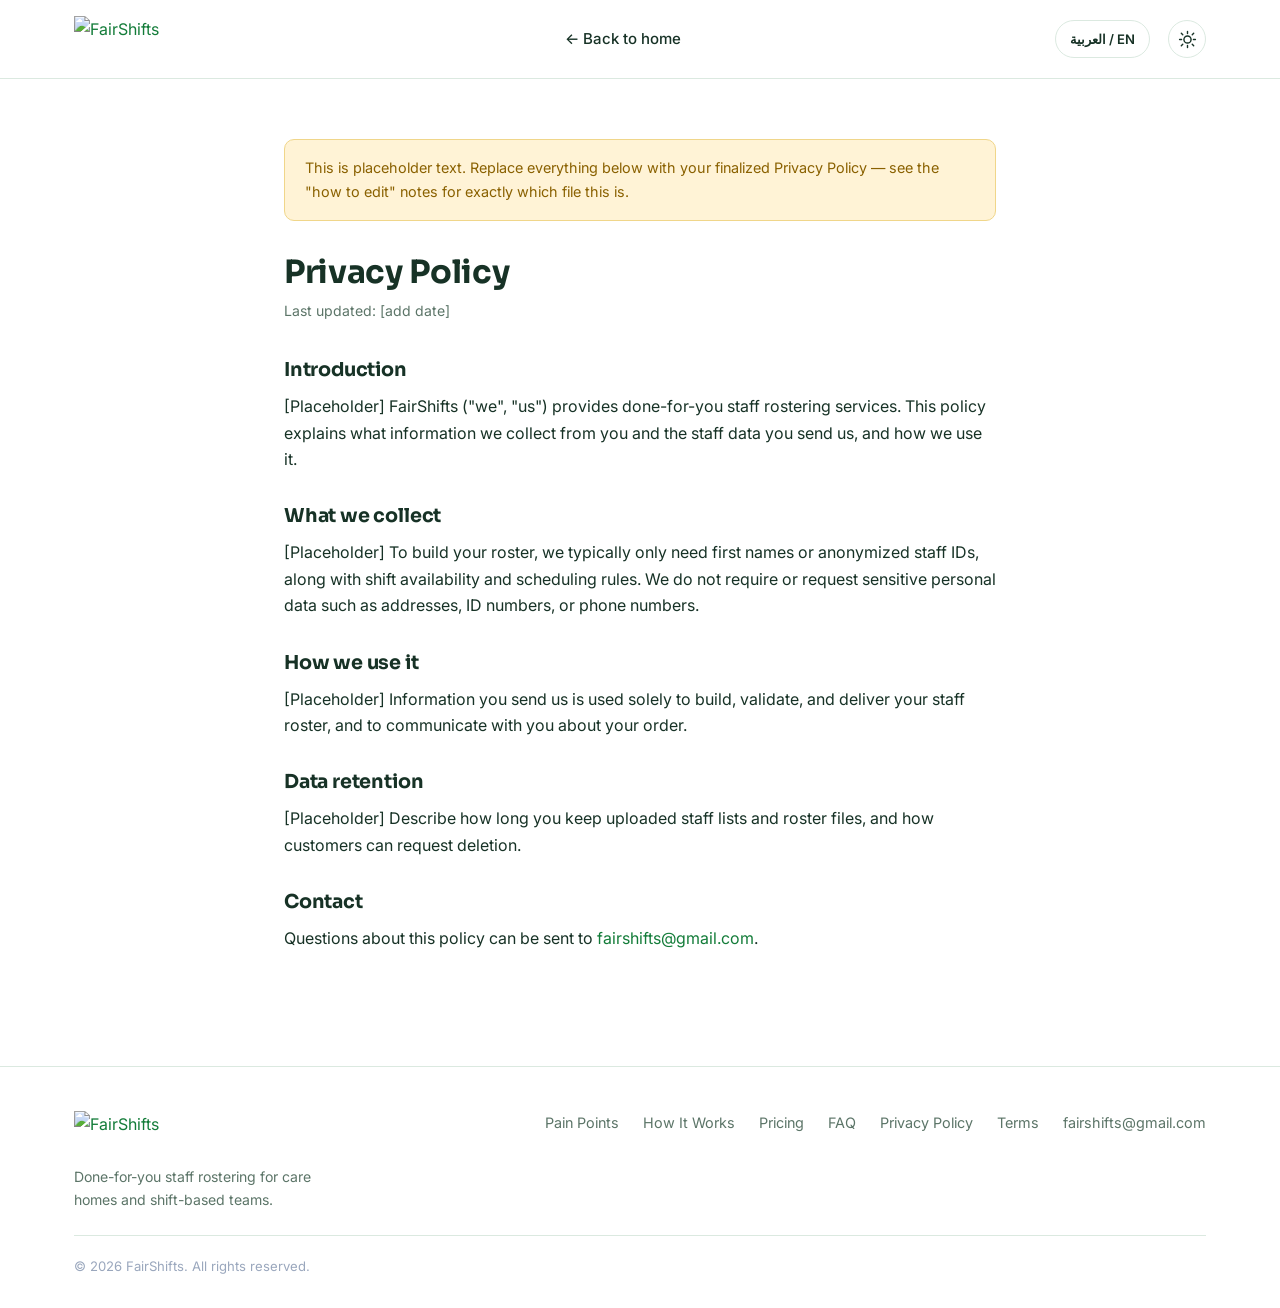
==== commit fe222eef: "Add files via upload" ====
--- a/privacy.html
+++ b/privacy.html
@@ -15,7 +15,12 @@
 <title data-i18n-title="meta.titlePrivacy">Privacy Policy — FairShifts</title>
 <meta name="description" content="FairShifts Privacy Policy.">
 <meta name="robots" content="noindex">
-<link rel="icon" type="image/svg+xml" href="images/favicon.svg">
+<link rel="icon" type="image/x-icon" href="favicon.ico">
+<link rel="icon" type="image/png" sizes="16x16" href="images/favicon-16.png">
+<link rel="icon" type="image/png" sizes="32x32" href="images/favicon-32.png">
+<link rel="icon" type="image/png" sizes="48x48" href="images/favicon-48.png">
+<link rel="icon" type="image/png" sizes="192x192" href="images/favicon-192.png">
+<link rel="apple-touch-icon" href="images/apple-touch-icon.png">
 <link rel="preconnect" href="https://fonts.googleapis.com">
 <link rel="preconnect" href="https://fonts.gstatic.com" crossorigin>
 <link href="https://fonts.googleapis.com/css2?family=Inter:wght@400;500;600;700&family=Sora:wght@600;700&family=IBM+Plex+Sans+Arabic:wght@400;500;600;700&display=swap" rel="stylesheet">
@@ -26,7 +31,16 @@
 
 <header class="site-nav">
   <div class="nav-inner">
-    <a href="index.html" class="brand">Fair<span>Shifts</span></a>
+    <a href="index.html" class="brand">
+      <picture>
+        <source srcset="images/logo-light-mode.webp" type="image/webp">
+        <img src="images/logo-light-mode.png" alt="FairShifts" class="brand-logo brand-logo-light" width="116" height="46">
+      </picture>
+      <picture>
+        <source srcset="images/logo-dark-mode.webp" type="image/webp">
+        <img src="images/logo-dark-mode.png" alt="FairShifts" class="brand-logo brand-logo-dark" width="116" height="46">
+      </picture>
+    </a>
     <nav class="nav-links" id="nav-links">
       <a href="index.html" data-i18n="nav.backHome">← Back to home</a>
     </nav>
@@ -65,14 +79,23 @@
   <p data-i18n="privacy.retentionBody">[Placeholder] Describe how long you keep uploaded staff lists and roster files, and how customers can request deletion.</p>
 
   <h2 data-i18n="legal.contactH2">Contact</h2>
-  <p data-i18n-html="privacy.contactBodyHtml">Questions about this policy can be sent to <a href="mailto:fairshifts@gmail.com">fairshifts@gmail.com</a>.</p>
+  <p data-i18n-html="privacy.contactBodyHtml">Questions about this policy can be sent to <a href="mailto:fairshifts@gmail.com" class="email-trigger">fairshifts@gmail.com</a>.</p>
 </main>
 
 <footer>
   <div class="container">
     <div class="foot-grid">
       <div class="foot-brand">
-        <a href="index.html" class="brand">Fair<span>Shifts</span></a>
+        <a href="index.html" class="brand">
+      <picture>
+        <source srcset="images/logo-light-mode.webp" type="image/webp">
+        <img src="images/logo-light-mode.png" alt="FairShifts" class="brand-logo brand-logo-light" width="116" height="46">
+      </picture>
+      <picture>
+        <source srcset="images/logo-dark-mode.webp" type="image/webp">
+        <img src="images/logo-dark-mode.png" alt="FairShifts" class="brand-logo brand-logo-dark" width="116" height="46">
+      </picture>
+    </a>
         <p data-i18n="footer.tagline">Done-for-you staff rostering for care homes and shift-based teams.</p>
       </div>
       <nav class="foot-links">
@@ -82,13 +105,30 @@
         <a href="index.html#faq" data-i18n="nav.faq">FAQ</a>
         <a href="privacy.html" data-i18n="footer.privacy">Privacy Policy</a>
         <a href="terms.html" data-i18n="footer.terms">Terms</a>
-        <a href="mailto:fairshifts@gmail.com">fairshifts@gmail.com</a>
+        <a href="mailto:fairshifts@gmail.com" class="email-trigger">fairshifts@gmail.com</a>
       </nav>
     </div>
     <div class="foot-bottom" data-i18n="footer.copyright">© 2026 FairShifts. All rights reserved.</div>
   </div>
 </footer>
 
+<!-- ============ EMAIL OPTIONS POPOVER ============ -->
+<div class="email-popover" id="email-popover" role="menu" aria-hidden="true" aria-label="Email options" data-i18n-aria-label="emailPopover.ariaLabel">
+  <button type="button" class="email-popover-item" data-action="gmail" role="menuitem">
+    <svg width="18" height="18" viewBox="0 0 24 24" fill="none" stroke="currentColor" stroke-width="1.8" stroke-linecap="round" stroke-linejoin="round" aria-hidden="true"><path d="M4 4h16v16H4z"/><path d="m4 6 8 7 8-7"/></svg>
+    <span data-i18n="emailPopover.gmail">Open in Gmail</span>
+  </button>
+  <a href="mailto:fairshifts@gmail.com" class="email-popover-item" data-action="mailapp" role="menuitem">
+    <svg width="18" height="18" viewBox="0 0 24 24" fill="none" stroke="currentColor" stroke-width="1.8" stroke-linecap="round" stroke-linejoin="round" aria-hidden="true"><path d="M21 8v11a1 1 0 0 1-1 1H4a1 1 0 0 1-1-1V8m18 0-8.4 6a1 1 0 0 1-1.2 0L3 8m18 0a1 1 0 0 0-1-1H4a1 1 0 0 0-1 1"/></svg>
+    <span data-i18n="emailPopover.mailApp">Open in your mail app</span>
+  </a>
+  <button type="button" class="email-popover-item" data-action="copy" role="menuitem">
+    <svg class="icon-copy" width="18" height="18" viewBox="0 0 24 24" fill="none" stroke="currentColor" stroke-width="1.8" stroke-linecap="round" stroke-linejoin="round" aria-hidden="true"><rect x="9" y="9" width="12" height="12" rx="2"/><path d="M5 15V5a2 2 0 0 1 2-2h10"/></svg>
+    <svg class="icon-check" width="18" height="18" viewBox="0 0 24 24" fill="none" stroke="currentColor" stroke-width="2" stroke-linecap="round" stroke-linejoin="round" aria-hidden="true"><path d="M20 6 9 17l-5-5"/></svg>
+    <span data-i18n="emailPopover.copy">Copy email address</span>
+  </button>
+</div>
+
 <script src="script.js"></script>
 </body>
 </html>
--- a/style.css
+++ b/style.css
@@ -43,7 +43,8 @@
 [data-theme="dark"] .card,
 [data-theme="dark"] details.faq,
 [data-theme="dark"] .shot,
-[data-theme="dark"] .modal{
+[data-theme="dark"] .modal,
+[data-theme="dark"] .email-popover{
   background:#11241a;
 }
 [data-theme="dark"] .price-card{
@@ -132,8 +133,11 @@
   display:flex;align-items:center;justify-content:space-between;
   padding:16px 24px;max-width:var(--maxw);margin:0 auto;
 }
-.brand{font-family:'Sora',sans-serif;font-weight:700;font-size:1.25rem;color:var(--ink)}
-.brand span{color:var(--blue)}
+.brand{display:inline-flex;align-items:center}
+.brand-logo{height:46px;width:auto;display:block}
+.brand-logo-dark{display:none}
+[data-theme="dark"] .brand-logo-light{display:none}
+[data-theme="dark"] .brand-logo-dark{display:block}
 .nav-links{display:flex;gap:30px;align-items:center}
 .nav-links a{color:var(--ink);font-weight:500;font-size:.94rem;transition:color .15s}
 .nav-links a:hover{color:var(--blue)}
@@ -275,7 +279,8 @@
 .price-card--popular{border:2px solid var(--blue);box-shadow:var(--shadow)}
 .price-card--dfy{background:var(--premium-bg);border-color:var(--premium-bg);color:#fff}
 .price-card--dfy .price-card-sub,
-.price-card--dfy .price-amount small{color:#aebbd6}
+.price-card--dfy .price-amount small,
+.price-card--dfy .price-usd{color:#aebbd6}
 .price-card--dfy .price-list li{color:#e7ecf7}
 .price-card--dfy .price-list li::before{color:#6fa4ff}
 
@@ -290,8 +295,12 @@
 
 .price-card h3{font-size:1.3rem;margin-top:6px}
 .price-card-sub{color:var(--muted);font-size:.9rem;margin-top:6px}
-.price-amount{font-family:'Sora',sans-serif;font-size:clamp(1.55rem,6vw,2.1rem);font-weight:700;margin:18px 0 6px;white-space:nowrap}
+.price-amount{font-family:'Sora',sans-serif;font-size:clamp(1.55rem,6vw,2.1rem);font-weight:700;margin:18px 0 0;white-space:nowrap}
 .price-amount small{font-size:.95rem;font-weight:500;color:var(--muted);white-space:nowrap}
+.price-usd{
+  margin:2px 0 6px;font-size:.82rem;font-weight:500;color:var(--muted);
+  transition:color .25s ease;
+}
 .price-list{margin:18px 0 30px;flex:1}
 .price-list li{
   padding:8px 0;padding-inline-start:26px;position:relative;font-size:.92rem;color:var(--ink);
@@ -328,6 +337,9 @@
 .final-cta h2{color:#fff;font-size:clamp(1.6rem,3.5vw,2.2rem);margin-bottom:14px}
 .final-cta p{color:#c7d0e0;max-width:520px;margin:0 auto 32px}
 .final-cta .hero-actions{margin-top:0}
+.final-cta p.final-cta-note{margin-top:16px;margin-bottom:0;font-size:.88rem}
+.final-cta-note .email-inline{color:#fff;font-weight:600;text-decoration:underline;text-underline-offset:2px}
+.final-cta-note .email-inline:hover{color:var(--blue-light)}
 
 /* ---------- footer ---------- */
 footer{border-top:1px solid var(--border);padding:44px 0 30px}
@@ -392,6 +404,28 @@
   display:flex;align-items:center;justify-content:center;transition:background .15s;
 }
 .lightbox-close:hover{background:rgba(255,255,255,.22)}
+
+/* ---------- email options popover ---------- */
+.email-popover{
+  position:fixed;z-index:1200;min-width:240px;max-width:calc(100vw - 24px);
+  background:var(--white);border:1px solid var(--border);border-radius:var(--radius);
+  box-shadow:var(--shadow-lg);padding:8px;
+  opacity:0;transform:translateY(-6px) scale(.97);pointer-events:none;
+  transition:opacity .15s ease,transform .15s ease,background-color .25s ease,border-color .25s ease;
+}
+.email-popover.open{opacity:1;transform:translateY(0) scale(1);pointer-events:auto}
+.email-popover-item{
+  display:flex;align-items:center;gap:12px;width:100%;padding:12px 14px;border-radius:8px;
+  border:none;background:none;color:var(--ink);font-family:inherit;font-size:.92rem;font-weight:500;
+  text-align:start;cursor:pointer;transition:background-color .15s ease,color .15s ease;
+}
+.email-popover-item:hover,.email-popover-item:focus-visible{background:var(--blue-light);color:var(--blue);outline:none}
+.email-popover-item svg{flex-shrink:0;color:var(--muted);transition:color .15s ease}
+.email-popover-item:hover svg,.email-popover-item:focus-visible svg{color:var(--blue)}
+.email-popover-item.copied,.email-popover-item.copied svg{color:var(--green-text)}
+.email-popover-item .icon-check{display:none}
+.email-popover-item.copied .icon-copy{display:none}
+.email-popover-item.copied .icon-check{display:block}
 
 /* ---------- placeholder pages (privacy / terms) ---------- */
 .legal{max-width:760px;margin:0 auto;padding:60px 24px 100px}
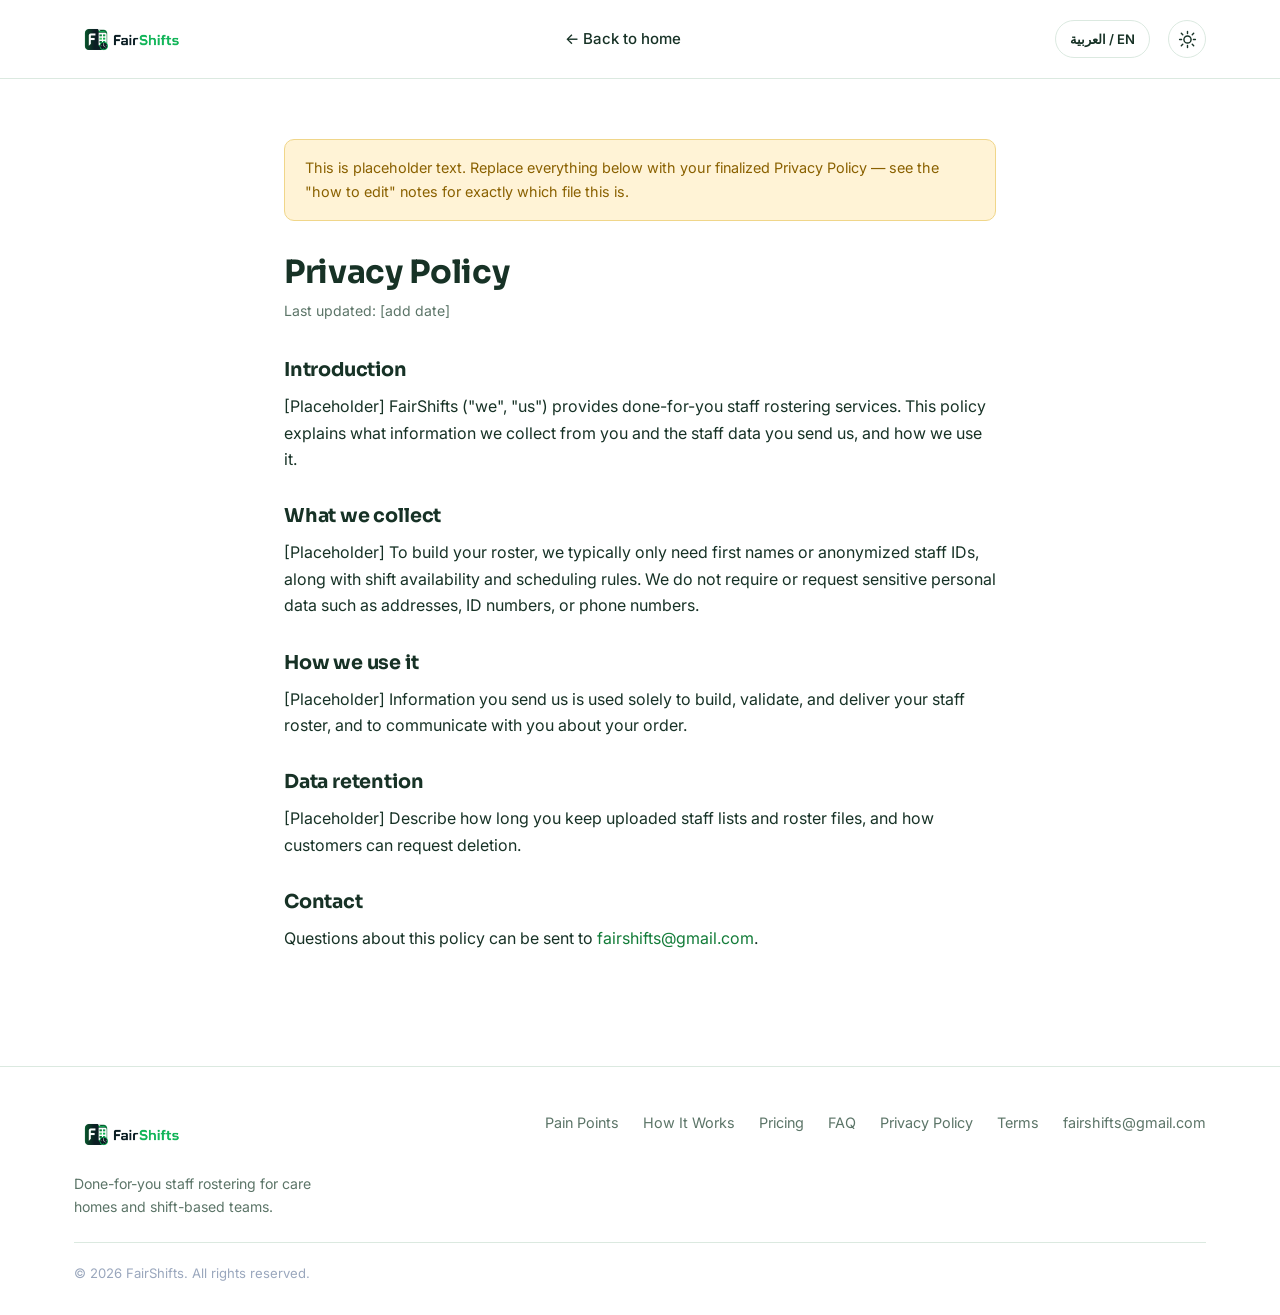
==== commit 671032a7: "Add files via upload" ====
--- a/privacy.html
+++ b/privacy.html
@@ -32,14 +32,8 @@
 <header class="site-nav">
   <div class="nav-inner">
     <a href="index.html" class="brand">
-      <picture>
-        <source srcset="images/logo-light-mode.webp" type="image/webp">
-        <img src="images/logo-light-mode.png" alt="FairShifts" class="brand-logo brand-logo-light" width="116" height="46">
-      </picture>
-      <picture>
-        <source srcset="images/logo-dark-mode.webp" type="image/webp">
-        <img src="images/logo-dark-mode.png" alt="FairShifts" class="brand-logo brand-logo-dark" width="116" height="46">
-      </picture>
+      <img src="images/logo-light-mode.png" alt="FairShifts" class="brand-logo brand-logo-light" width="116" height="46">
+      <img src="images/logo-dark-mode.png" alt="FairShifts" class="brand-logo brand-logo-dark" width="116" height="46">
     </a>
     <nav class="nav-links" id="nav-links">
       <a href="index.html" data-i18n="nav.backHome">← Back to home</a>
@@ -87,14 +81,8 @@
     <div class="foot-grid">
       <div class="foot-brand">
         <a href="index.html" class="brand">
-      <picture>
-        <source srcset="images/logo-light-mode.webp" type="image/webp">
-        <img src="images/logo-light-mode.png" alt="FairShifts" class="brand-logo brand-logo-light" width="116" height="46">
-      </picture>
-      <picture>
-        <source srcset="images/logo-dark-mode.webp" type="image/webp">
-        <img src="images/logo-dark-mode.png" alt="FairShifts" class="brand-logo brand-logo-dark" width="116" height="46">
-      </picture>
+      <img src="images/logo-light-mode.png" alt="FairShifts" class="brand-logo brand-logo-light" width="116" height="46">
+      <img src="images/logo-dark-mode.png" alt="FairShifts" class="brand-logo brand-logo-dark" width="116" height="46">
     </a>
         <p data-i18n="footer.tagline">Done-for-you staff rostering for care homes and shift-based teams.</p>
       </div>
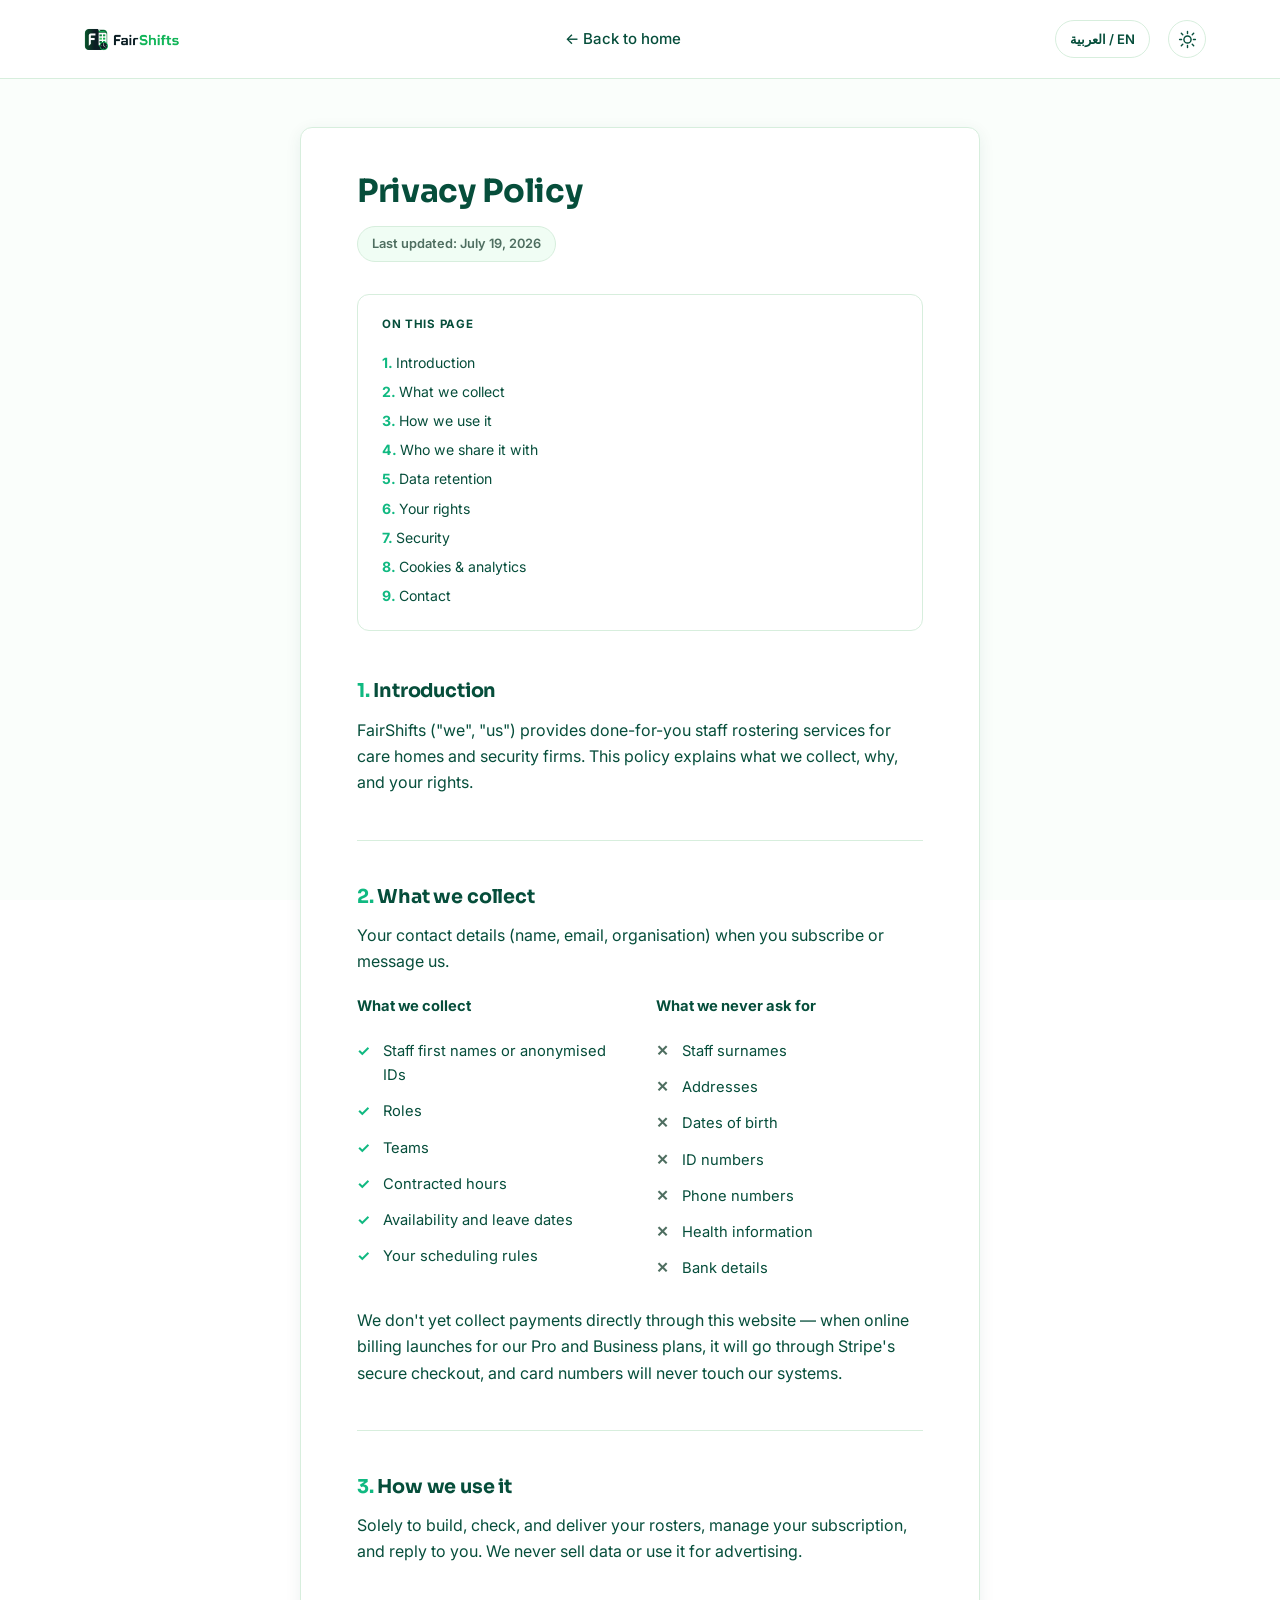
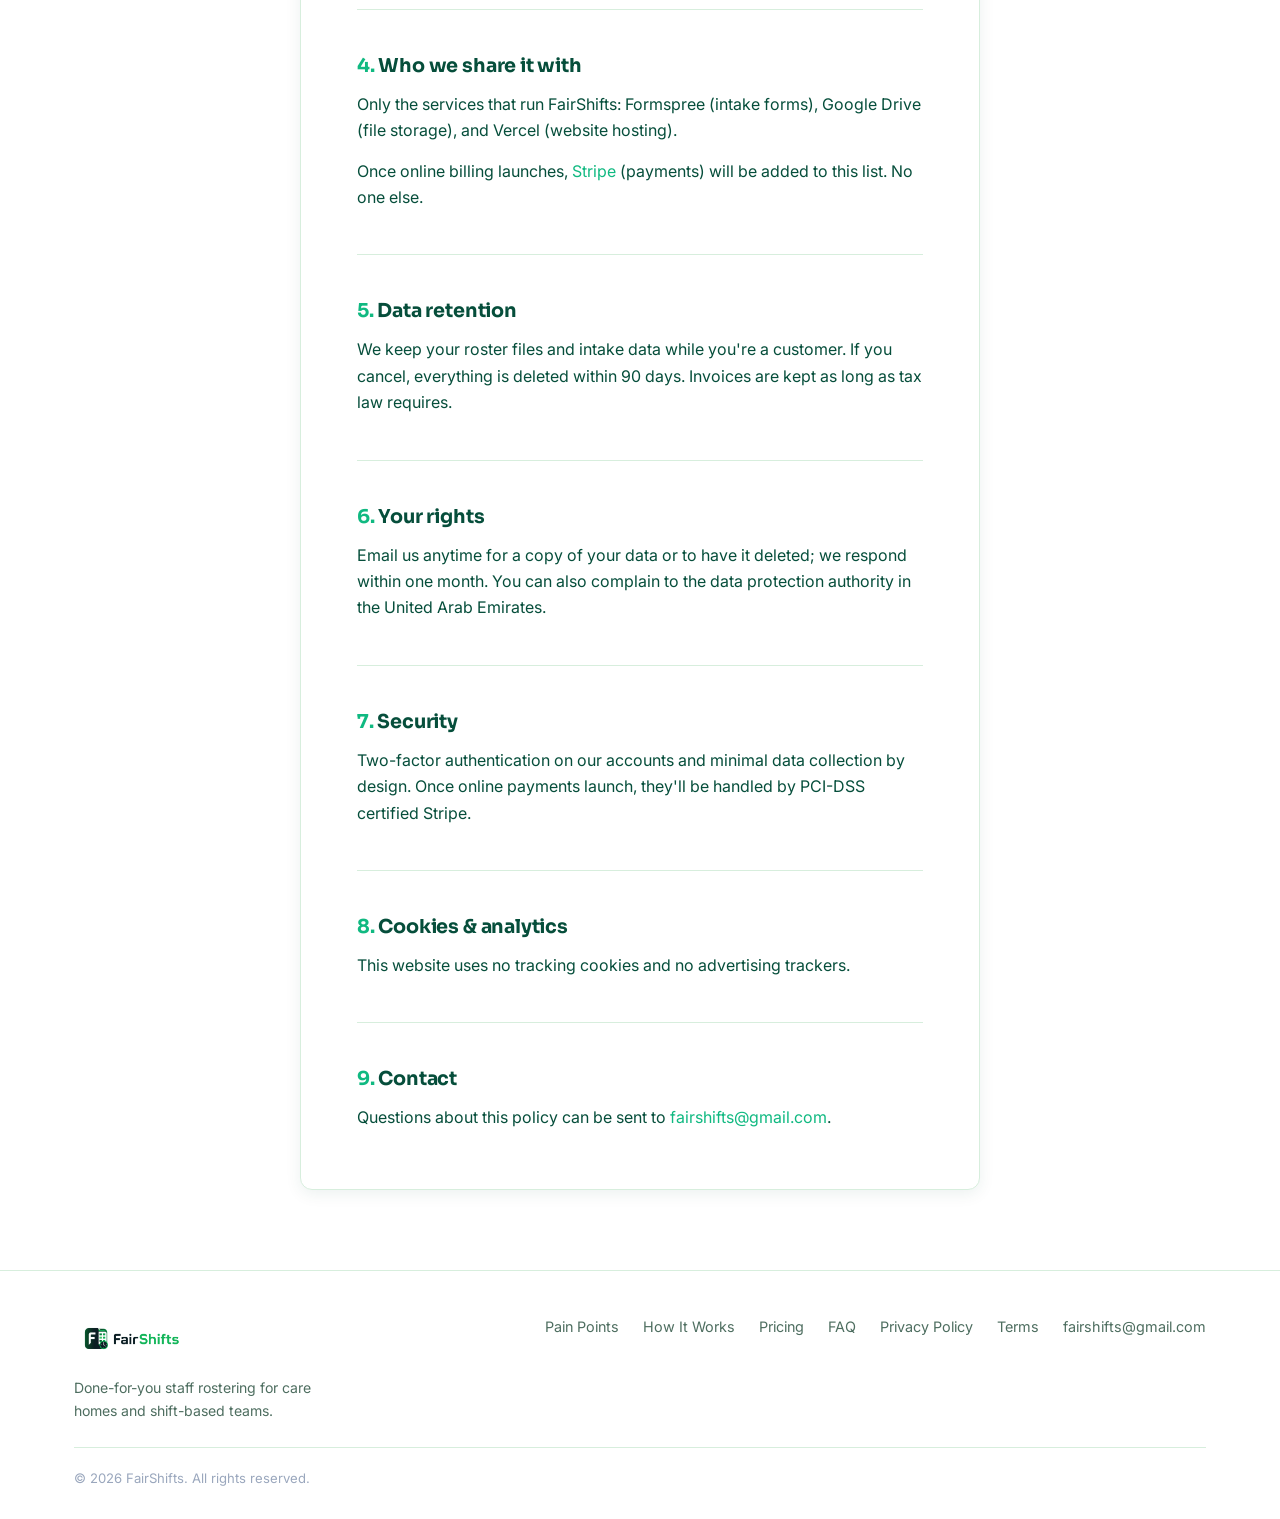
==== commit 652dd5af: "Add files via upload" ====
--- a/privacy.html
+++ b/privacy.html
@@ -29,6 +29,19 @@
 </head>
 <body>
 
+<div class="site-bg" aria-hidden="true">
+<script>
+(function(){
+  var theme = document.documentElement.getAttribute('data-theme') === 'dark' ? 'dark' : 'light';
+  var other = theme === 'dark' ? 'light' : 'dark';
+  document.write(
+    '<img class="site-bg-img site-bg-img--' + theme + '" src="images/bg-' + theme + '.webp" onerror="this.onerror=null;this.src=\'images/bg-' + theme + '.png\'" alt="" fetchpriority="high">' +
+    '<img class="site-bg-img site-bg-img--' + other + '" src="images/bg-' + other + '.webp" onerror="this.onerror=null;this.src=\'images/bg-' + other + '.png\'" alt="" loading="lazy">'
+  );
+})();
+</script>
+</div>
+
 <header class="site-nav">
   <div class="nav-inner">
     <a href="index.html" class="brand">
@@ -54,26 +67,95 @@
 </header>
 
 <main class="legal">
-  <div class="placeholder-notice" data-i18n="privacy.placeholderNotice">
-    This is placeholder text. Replace everything below with your finalized Privacy Policy — see the "how to edit" notes for exactly which file this is.
-  </div>
   <h1 data-i18n="privacy.h1">Privacy Policy</h1>
-  <p class="updated" data-i18n="legal.updated">Last updated: [add date]</p>
-
-  <h2 data-i18n="privacy.introH2">Introduction</h2>
-  <p data-i18n="privacy.introBody">[Placeholder] FairShifts ("we", "us") provides done-for-you staff rostering services. This policy explains what information we collect from you and the staff data you send us, and how we use it.</p>
-
-  <h2 data-i18n="privacy.collectH2">What we collect</h2>
-  <p data-i18n="privacy.collectBody">[Placeholder] To build your roster, we typically only need first names or anonymized staff IDs, along with shift availability and scheduling rules. We do not require or request sensitive personal data such as addresses, ID numbers, or phone numbers.</p>
-
-  <h2 data-i18n="privacy.useH2">How we use it</h2>
-  <p data-i18n="privacy.useBody">[Placeholder] Information you send us is used solely to build, validate, and deliver your staff roster, and to communicate with you about your order.</p>
-
-  <h2 data-i18n="privacy.retentionH2">Data retention</h2>
-  <p data-i18n="privacy.retentionBody">[Placeholder] Describe how long you keep uploaded staff lists and roster files, and how customers can request deletion.</p>
-
-  <h2 data-i18n="legal.contactH2">Contact</h2>
-  <p data-i18n-html="privacy.contactBodyHtml">Questions about this policy can be sent to <a href="mailto:fairshifts@gmail.com" class="email-trigger">fairshifts@gmail.com</a>.</p>
+  <p class="updated"><span data-i18n="privacy.updated">Last updated: July 19, 2026</span></p>
+
+  <nav class="legal-toc" aria-label="Table of contents">
+    <p class="legal-toc-label" data-i18n="legal.tocLabel">On this page</p>
+    <ol>
+      <li><a href="#intro" data-i18n="privacy.introH2">Introduction</a></li>
+      <li><a href="#collect" data-i18n="privacy.collectH2">What we collect</a></li>
+      <li><a href="#use" data-i18n="privacy.useH2">How we use it</a></li>
+      <li><a href="#share" data-i18n="privacy.shareH2">Who we share it with</a></li>
+      <li><a href="#retention" data-i18n="privacy.retentionH2">Data retention</a></li>
+      <li><a href="#rights" data-i18n="privacy.rightsH2">Your rights</a></li>
+      <li><a href="#security" data-i18n="privacy.securityH2">Security</a></li>
+      <li><a href="#cookies" data-i18n="privacy.cookiesH2">Cookies &amp; analytics</a></li>
+      <li><a href="#contact" data-i18n="legal.contactH2">Contact</a></li>
+    </ol>
+  </nav>
+
+  <section class="legal-section" id="intro">
+    <h2 data-i18n="privacy.introH2">Introduction</h2>
+    <p data-i18n="privacy.introBody">FairShifts ("we", "us") provides done-for-you staff rostering services for care homes and security firms. This policy explains what we collect, why, and your rights.</p>
+  </section>
+
+  <section class="legal-section" id="collect">
+    <h2 data-i18n="privacy.collectH2">What we collect</h2>
+    <p data-i18n="privacy.collectIntro">Your contact details (name, email, organisation) when you subscribe or message us.</p>
+    <div class="legal-two-col">
+      <div>
+        <p class="legal-list-title" data-i18n="privacy.collectYesTitle">What we collect</p>
+        <ul class="legal-check-list list-yes">
+          <li data-i18n="privacy.collectYes1">Staff first names or anonymised IDs</li>
+          <li data-i18n="privacy.collectYes2">Roles</li>
+          <li data-i18n="privacy.collectYes3">Teams</li>
+          <li data-i18n="privacy.collectYes4">Contracted hours</li>
+          <li data-i18n="privacy.collectYes5">Availability and leave dates</li>
+          <li data-i18n="privacy.collectYes6">Your scheduling rules</li>
+        </ul>
+      </div>
+      <div>
+        <p class="legal-list-title" data-i18n="privacy.collectNoTitle">What we never ask for</p>
+        <ul class="legal-check-list list-no">
+          <li data-i18n="privacy.collectNo1">Staff surnames</li>
+          <li data-i18n="privacy.collectNo2">Addresses</li>
+          <li data-i18n="privacy.collectNo3">Dates of birth</li>
+          <li data-i18n="privacy.collectNo4">ID numbers</li>
+          <li data-i18n="privacy.collectNo5">Phone numbers</li>
+          <li data-i18n="privacy.collectNo6">Health information</li>
+          <li data-i18n="privacy.collectNo7">Bank details</li>
+        </ul>
+      </div>
+    </div>
+    <p data-i18n="privacy.collectPayments">We don't yet collect payments directly through this website — when online billing launches for our Pro and Business plans, it will go through Stripe's secure checkout, and card numbers will never touch our systems.</p>
+  </section>
+
+  <section class="legal-section" id="use">
+    <h2 data-i18n="privacy.useH2">How we use it</h2>
+    <p data-i18n="privacy.useBody">Solely to build, check, and deliver your rosters, manage your subscription, and reply to you. We never sell data or use it for advertising.</p>
+  </section>
+
+  <section class="legal-section" id="share">
+    <h2 data-i18n="privacy.shareH2">Who we share it with</h2>
+    <p data-i18n-html="privacy.shareBodyHtml">Only the services that run FairShifts: Formspree (intake forms), Google Drive (file storage), and Vercel (website hosting).</p>
+    <p data-i18n-html="privacy.shareBody2Html">Once online billing launches, <a href="https://stripe.com/privacy" target="_blank" rel="noopener">Stripe</a> (payments) will be added to this list. No one else.</p>
+  </section>
+
+  <section class="legal-section" id="retention">
+    <h2 data-i18n="privacy.retentionH2">Data retention</h2>
+    <p data-i18n="privacy.retentionBody">We keep your roster files and intake data while you're a customer. If you cancel, everything is deleted within 90 days. Invoices are kept as long as tax law requires.</p>
+  </section>
+
+  <section class="legal-section" id="rights">
+    <h2 data-i18n="privacy.rightsH2">Your rights</h2>
+    <p data-i18n="privacy.rightsBody">Email us anytime for a copy of your data or to have it deleted; we respond within one month. You can also complain to the data protection authority in the United Arab Emirates.</p>
+  </section>
+
+  <section class="legal-section" id="security">
+    <h2 data-i18n="privacy.securityH2">Security</h2>
+    <p data-i18n="privacy.securityBody">Two-factor authentication on our accounts and minimal data collection by design. Once online payments launch, they'll be handled by PCI-DSS certified Stripe.</p>
+  </section>
+
+  <section class="legal-section" id="cookies">
+    <h2 data-i18n="privacy.cookiesH2">Cookies &amp; analytics</h2>
+    <p data-i18n="privacy.cookiesBody">This website uses no tracking cookies and no advertising trackers.</p>
+  </section>
+
+  <section class="legal-section" id="contact">
+    <h2 data-i18n="legal.contactH2">Contact</h2>
+    <p data-i18n-html="privacy.contactBodyHtml">Questions about this policy can be sent to <a href="mailto:fairshifts@gmail.com" class="email-trigger">fairshifts@gmail.com</a>.</p>
+  </section>
 </main>
 
 <footer>
--- a/style.css
+++ b/style.css
@@ -1,12 +1,12 @@
 :root{
   --white:#ffffff;
-  --bg-soft:#f2f8f4;
-  --ink:#173226;
-  --muted:#5c7568;
-  --blue:#137c39;
-  --blue-dark:#0e5c2a;
-  --blue-light:#e6f4ea;
-  --border:#dbe9e0;
+  --bg-soft:#F0FDF4;
+  --ink:#064E3B;
+  --muted:#4E6E60;
+  --blue:#10B981;
+  --blue-dark:#059669;
+  --blue-light:#D1FAE5;
+  --border:#D7EEDD;
   --amber-bg:#fff3d6;
   --amber-text:#8a6100;
   --amber-border:#f0d68a;
@@ -15,9 +15,11 @@
   --green-border:#9fe3c2;
   --premium-bg:#0e3d24;
   --radius:12px;
-  --shadow:0 4px 16px rgba(23,50,38,.08);
-  --shadow-lg:0 16px 40px rgba(23,50,38,.16);
+  --shadow:0 4px 16px rgba(6,78,59,.08);
+  --shadow-lg:0 16px 40px rgba(6,78,59,.16);
   --maxw:1180px;
+  --bg-blur:14px;
+  --bg-overlay-opacity:.65;
   color-scheme:light;
 }
 
@@ -26,9 +28,9 @@
   --bg-soft:#132018;
   --ink:#eaf4ee;
   --muted:#93ab9d;
-  --blue:#3ddc84;
-  --blue-dark:#63e6a0;
-  --blue-light:rgba(61,220,132,.16);
+  --blue:#34D399;
+  --blue-dark:#6EE7B7;
+  --blue-light:rgba(16,185,129,.16);
   --border:#233b2c;
   --amber-bg:#333230;
   --amber-text:#f0c060;
@@ -38,12 +40,16 @@
   --green-border:rgba(60,200,140,.35);
   --shadow:0 4px 16px rgba(0,0,0,.35);
   --shadow-lg:0 16px 40px rgba(0,0,0,.45);
+  --bg-blur:14px;
+  --bg-overlay-opacity:.65;
   color-scheme:dark;
 }
 [data-theme="dark"] .card,
 [data-theme="dark"] details.faq,
 [data-theme="dark"] .shot,
 [data-theme="dark"] .modal,
+[data-theme="dark"] .legal,
+[data-theme="dark"] .final-cta,
 [data-theme="dark"] .email-popover{
   background:#11241a;
 }
@@ -64,12 +70,41 @@
 body{
   font-family:'Inter',-apple-system,sans-serif;
   color:var(--ink);
-  background:var(--white);
   line-height:1.65;
   overflow-x:hidden;
   -webkit-font-smoothing:antialiased;
   transition:background-color .25s ease,color .25s ease;
 }
+
+/* ---------- site-wide fixed background ---------- */
+/* position:fixed (not background-attachment:fixed, which is broken on iOS
+   Safari) on a dedicated layer behind everything. Two stacked images
+   crossfade on theme change via opacity; data-theme is already set on
+   <html> before first paint (see the inline head script), so the correct
+   image is showing from frame one — no flash. */
+.site-bg{
+  position:fixed;inset:0;z-index:-1;overflow:hidden;pointer-events:none;
+  background:var(--bg-soft);
+}
+.site-bg-img{
+  position:absolute;inset:0;width:100%;height:100%;object-fit:cover;object-position:center;
+  transform:scale(1.15);filter:blur(var(--bg-blur));
+  opacity:0;transition:opacity .6s ease,filter .3s ease;
+  will-change:opacity;
+}
+.site-bg{will-change:transform}
+.site-bg-img--light{opacity:1}
+[data-theme="dark"] .site-bg-img--light{opacity:0}
+[data-theme="dark"] .site-bg-img--dark{opacity:1}
+.site-bg::after{
+  content:'';position:absolute;inset:0;background:var(--white);
+  opacity:var(--bg-overlay-opacity);
+  transition:opacity .3s ease,background-color .3s ease;
+}
+@supports (animation-timeline: scroll()){
+  .site-bg{animation:siteBgDrift linear both;animation-timeline:scroll(root block);animation-range:0 100vh}
+}
+@keyframes siteBgDrift{from{transform:translateY(0)}to{transform:translateY(-28px)}}
 .site-nav,.card,.price-card,details.faq,.testi-card,.shot,footer,
 .form-field input,.form-field select,.form-field textarea,.modal,.lang-toggle{
   transition:background-color .25s ease,color .25s ease,border-color .25s ease;
@@ -196,22 +231,31 @@
 @media(max-width:480px){
   .btn{white-space:normal;text-align:center;line-height:1.3}
 }
-.btn-primary{background:var(--blue);color:#fff;box-shadow:0 4px 14px rgba(19,124,57,.28)}
-.btn-primary:hover{background:var(--blue-dark);transform:translateY(-2px);box-shadow:0 10px 24px rgba(19,124,57,.35)}
-.btn-primary:active{transform:translateY(0);box-shadow:0 4px 10px rgba(19,124,57,.3)}
+.btn-primary{background:var(--blue);color:#fff;box-shadow:0 4px 14px rgba(16,185,129,.28)}
+.btn-primary:hover{background:var(--blue-dark);transform:translateY(-2px);box-shadow:0 10px 24px rgba(16,185,129,.35)}
+.btn-primary:active{transform:translateY(0);box-shadow:0 4px 10px rgba(16,185,129,.3)}
 .btn-secondary{background:#fff;color:var(--ink);border:1.5px solid var(--border)}
 .btn-secondary:hover{border-color:var(--blue);color:var(--blue);transform:translateY(-2px);box-shadow:var(--shadow)}
 .btn-secondary:active{transform:translateY(0)}
-.btn-ghost-light{background:rgba(255,255,255,.12);color:#fff;border:1.5px solid rgba(255,255,255,.4)}
-.btn-ghost-light:hover{background:rgba(255,255,255,.2);transform:translateY(-2px)}
 .btn-block{width:100%}
 
 /* ---------- hero ---------- */
-.hero{padding:clamp(90px,13vw,150px) 0 clamp(60px,8vw,90px)}
-.hero-inner{max-width:760px;margin:0 auto;text-align:center}
+.hero{padding:clamp(90px,13vw,150px) 0 clamp(110px,11vw,140px)}
+.hero-inner{position:relative;z-index:1;max-width:760px;margin:0 auto;text-align:center}
 .hero h1{font-size:clamp(2.1rem,5vw,3.3rem);margin-bottom:20px}
 .hero .lead{font-size:1.15rem;color:var(--muted);max-width:600px;margin:0 auto 36px}
 .hero-actions{display:flex;gap:16px;justify-content:center;flex-wrap:wrap}
+
+/* ---------- hero scroll cue ---------- */
+.scroll-cue{
+  position:absolute;left:50%;bottom:20px;transform:translateX(-50%);z-index:1;
+  display:flex;flex-direction:column;align-items:center;gap:4px;
+  color:var(--muted);font-size:.7rem;font-weight:600;letter-spacing:.06em;text-transform:uppercase;
+  opacity:1;transition:opacity .3s ease;
+}
+.scroll-cue.is-hidden{opacity:0}
+.scroll-cue svg{width:16px;height:16px;animation:heroCueBounce 1.6s ease-in-out infinite}
+@keyframes heroCueBounce{0%,100%{transform:translateY(0)}50%{transform:translateY(4px)}}
 
 /* ---------- 3-up grids ---------- */
 .grid-3{display:grid;grid-template-columns:repeat(3,1fr);gap:24px}
@@ -315,6 +359,13 @@
 .testi-name{font-weight:700;font-size:.9rem}
 .testi-role{color:var(--muted);font-size:.85rem}
 
+/* ---------- founder note ---------- */
+.founder-note{max-width:640px;margin:0 auto;text-align:center}
+.founder-note p{font-size:1.1rem;color:var(--ink);line-height:1.75}
+.founder-note .founder-signoff{
+  margin-top:18px;font-family:'Sora',sans-serif;font-weight:700;color:var(--blue);font-size:1rem;
+}
+
 /* ---------- FAQ ---------- */
 details.faq{
   border:1px solid var(--border);border-radius:12px;margin-bottom:12px;background:#fff;
@@ -332,14 +383,15 @@
 
 /* ---------- final CTA ---------- */
 .final-cta{
-  background:var(--premium-bg);color:#fff;border-radius:24px;padding:clamp(48px,7vw,72px) 32px;text-align:center;
-}
-.final-cta h2{color:#fff;font-size:clamp(1.6rem,3.5vw,2.2rem);margin-bottom:14px}
-.final-cta p{color:#c7d0e0;max-width:520px;margin:0 auto 32px}
+  background:var(--white);border:1px solid var(--border);box-shadow:var(--shadow);
+  border-radius:24px;padding:clamp(48px,7vw,72px) 32px;text-align:center;
+}
+.final-cta h2{color:var(--ink);font-size:clamp(1.6rem,3.5vw,2.2rem);margin-bottom:14px}
+.final-cta p{color:var(--muted);max-width:520px;margin:0 auto 32px}
 .final-cta .hero-actions{margin-top:0}
-.final-cta p.final-cta-note{margin-top:16px;margin-bottom:0;font-size:.88rem}
-.final-cta-note .email-inline{color:#fff;font-weight:600;text-decoration:underline;text-underline-offset:2px}
-.final-cta-note .email-inline:hover{color:var(--blue-light)}
+.final-cta p.final-cta-note{margin-top:16px;margin-bottom:0;font-size:.88rem;color:var(--muted)}
+.final-cta-note .email-inline{color:var(--ink);font-weight:600;text-decoration:underline;text-underline-offset:2px}
+.final-cta-note .email-inline:hover{color:var(--blue)}
 
 /* ---------- footer ---------- */
 footer{border-top:1px solid var(--border);padding:44px 0 30px}
@@ -428,16 +480,56 @@
 .email-popover-item.copied .icon-check{display:block}
 
 /* ---------- placeholder pages (privacy / terms) ---------- */
-.legal{max-width:760px;margin:0 auto;padding:60px 24px 100px}
-.legal h1{font-size:2rem;margin-bottom:8px}
-.legal .updated{color:var(--muted);font-size:.88rem;margin-bottom:36px}
-.legal h2{font-size:1.2rem;margin:32px 0 12px}
+.legal{
+  max-width:68ch;margin:48px auto 80px;padding:44px clamp(24px,6vw,56px);
+  counter-reset:section;
+  background:var(--white);border:1px solid var(--border);border-radius:var(--radius);
+  box-shadow:var(--shadow);
+}
+.legal h1{font-size:2rem;margin-bottom:16px}
+.legal .updated{margin-bottom:32px}
+.legal .updated span{
+  display:inline-block;background:var(--bg-soft);color:var(--muted);
+  border:1px solid var(--border);border-radius:999px;
+  padding:6px 14px;font-size:.8rem;font-weight:600;
+}
 .legal p{color:var(--ink);margin-bottom:14px}
 .legal .placeholder-notice{
   background:var(--amber-bg);border:1px solid var(--amber-border);color:var(--amber-text);
   border-radius:10px;padding:16px 20px;font-size:.9rem;margin-bottom:32px;
 }
 
+/* table of contents */
+.legal-toc{border:1px solid var(--border);border-radius:var(--radius);padding:20px 24px;margin-bottom:48px}
+.legal-toc-label{
+  font-size:.72rem;font-weight:700;text-transform:uppercase;letter-spacing:.06em;
+  color:var(--muted);margin-bottom:10px;
+}
+.legal-toc ol{list-style:none;counter-reset:toc}
+.legal-toc li{counter-increment:toc;padding:3px 0;font-size:.88rem}
+.legal-toc li::before{content:counter(toc) ". ";color:var(--blue);font-weight:700}
+.legal-toc a{color:var(--ink)}
+.legal-toc a:hover{color:var(--blue)}
+
+/* numbered sections */
+.legal-section{padding-top:44px;margin-top:44px;border-top:1px solid var(--border)}
+.legal-section:first-of-type{padding-top:0;margin-top:0;border-top:none}
+.legal-section h2{font-size:1.2rem;margin:0 0 14px;counter-increment:section}
+.legal-section h2::before{content:counter(section) ". ";color:var(--blue)}
+
+/* two-column collect / don't-collect lists */
+.legal-two-col{display:grid;grid-template-columns:1fr 1fr;gap:8px 32px;margin:20px 0}
+.legal-list-title{font-weight:700;font-size:.92rem;color:var(--ink);margin-bottom:10px}
+.legal-check-list{list-style:none}
+.legal-check-list li{padding-block:6px;padding-inline-start:26px;position:relative;font-size:.92rem;color:var(--ink)}
+.legal-check-list li::before{position:absolute;inset-inline-start:0;top:6px;font-weight:700}
+.legal-check-list.list-yes li::before{content:'✓';color:var(--blue)}
+.legal-check-list.list-no li::before{content:'✕';color:var(--muted)}
+
+@media(max-width:640px){
+  .legal-two-col{grid-template-columns:1fr;gap:4px}
+}
+
 @media (prefers-reduced-motion:reduce){
   *,*::before,*::after{animation:none!important;transition:none!important}
   html{scroll-behavior:auto}
